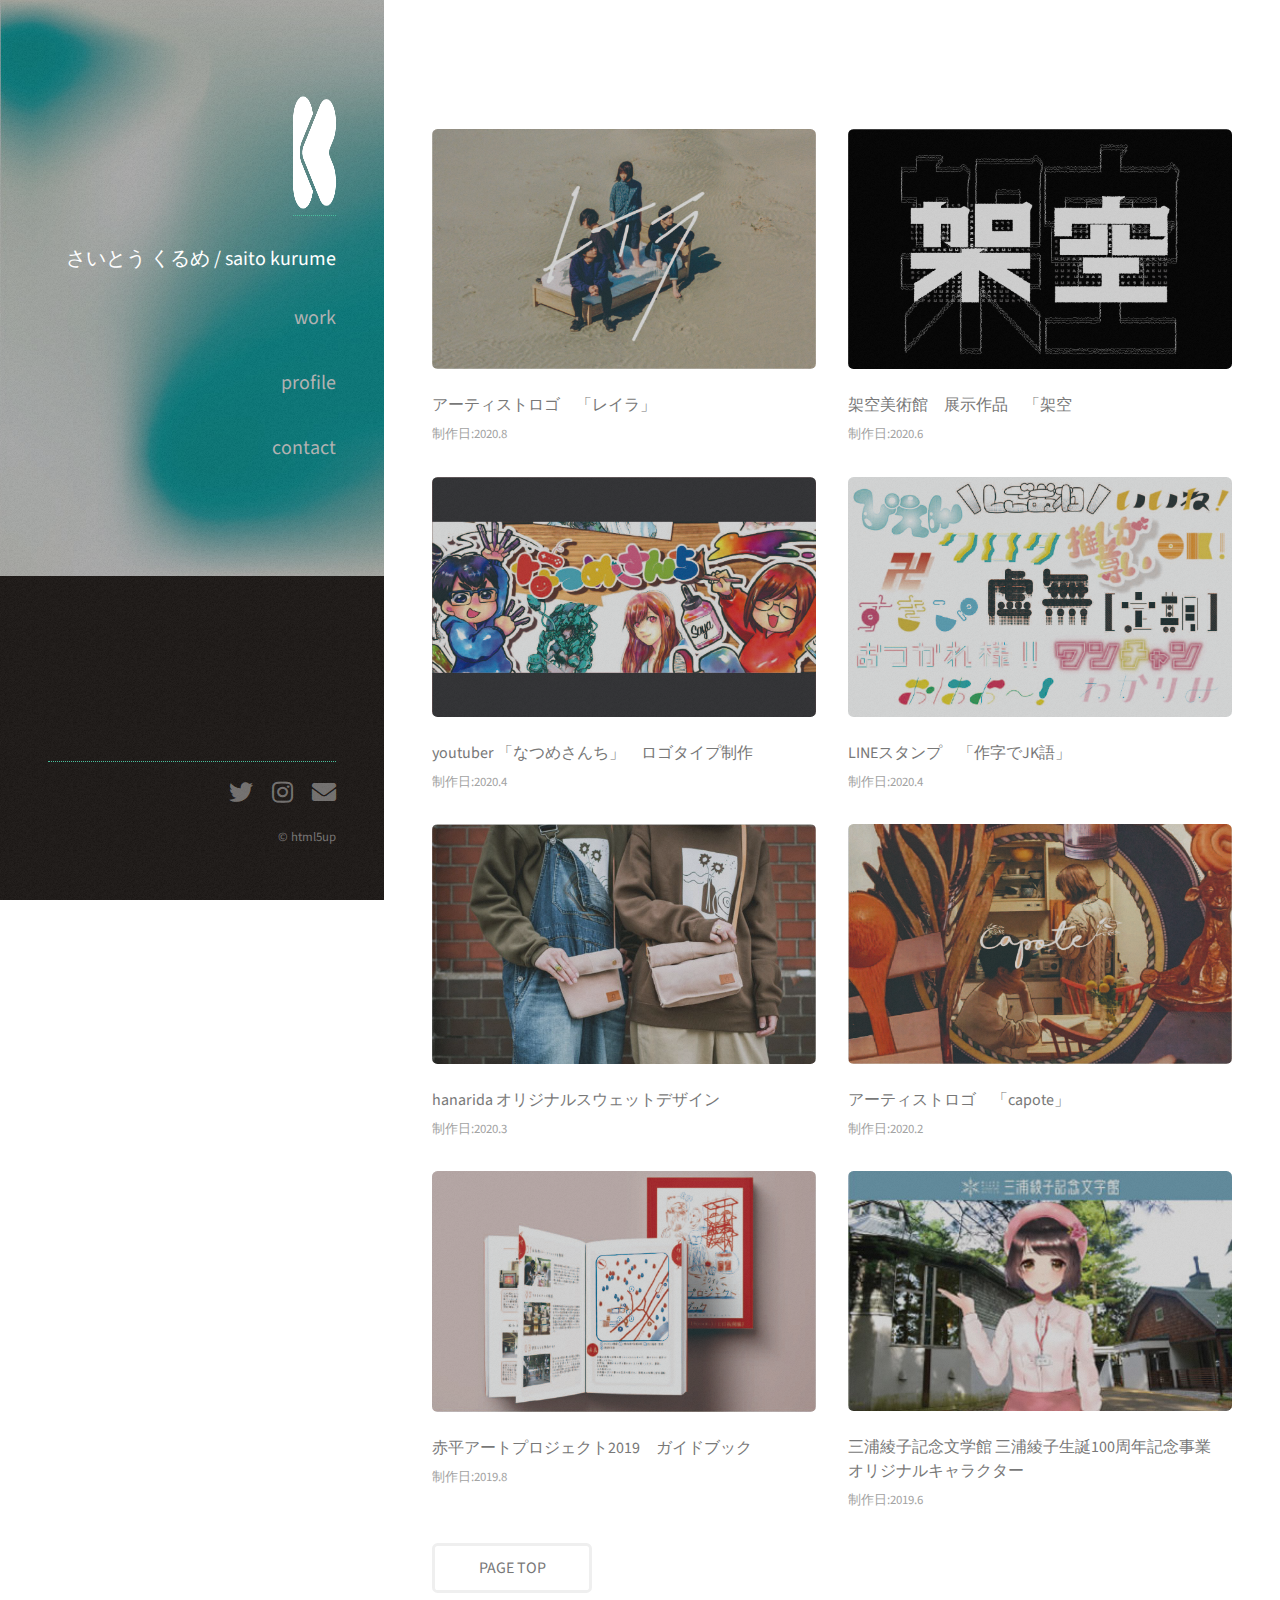
==== index.html @ 514a8a4c "Add files via upload" ====
<!DOCTYPE HTML>
<!--
	Strata by HTML5 UP
	html5up.net | @ajlkn
	Free for personal and commercial use under the CCA 3.0 license (html5up.net/license)
-->
<html>
	<head>
		<title>SAITO KURUME's WORKS</title>
		<meta charset="utf-8" />
		<meta name="viewport" content="width=device-width, initial-scale=1, user-scalable=no" />
		<link rel="stylesheet" href="assets/css/main.css" />
        <link rel="icon" href="/path/favicon.ico">
	</head>
	<body class="is-preload">

		<!-- Header -->
			<header id="header">
				<div class="inner">
					<a href="index.html" ><img src="images/logow.png"alt="" width="15%" height="17%"a alt="" /></a><p></p>
					<h1><strong>さいとう くるめ / saito kurume</strong></h1>
                    <p></p>
                     <h1><a href="index.html"><p>work</p></h1>
                     <h1><a href="profile.html"><p>profile</p></h1>
                    <h1><a href="https://form.run/@contactsaitokurume"><p>contact</p></h1>
                    
				</div>
			</header>

		<!-- Main -->
			<div id="main">

				<!-- One -->
					
						<ul class="actions">
							<li></a></li>
						</ul>
					
						<div class="row">
							<article class="col-6 col-12-xsmall work-item">
								<a href="images/fulls/reira.jpg" class="image fit thumb"><img src="images/thumbs/reira.jpg" alt="" /></a>
								<h3>アーティストロゴ　「レイラ」</h3>
								<p>制作日:2020.8</p>
							</article>
							<article class="col-6 col-12-xsmall work-item">
								<a href="images/fulls/kaku.jpg" class="image fit thumb"><img src="images/thumbs/kaku.jpg" alt="" /></a>
								<h3>架空美術館　展示作品　「架空</h3>
								<p>制作日:2020.6</p>
							</article>
							<article class="col-6 col-12-xsmall work-item">
								<a href="images/fulls/natume.jpg" class="image fit thumb"><img src="images/thumbs/natume.jpg" alt="" /></a>
								<h3>youtuber 「なつめさんち」　ロゴタイプ制作</h3>
								<p>制作日:2020.4</p>
							</article>
							<article class="col-6 col-12-xsmall work-item">
								<a href="images/fulls/line.jpg" class="image fit thumb"><img src="images/thumbs/line.jpg" alt="" /></a>
								<h3>LINEスタンプ　「作字でJK語」</h3>
								<p>制作日:2020.4</p>
							</article>
							<article class="col-6 col-12-xsmall work-item">
								<a href="images/fulls/hanarida.jpg" class="image fit thumb"><img src="images/thumbs/hanarida.jpg" alt="" /></a>
								<h3>hanarida オリジナルスウェットデザイン</h3>
								<p>制作日:2020.3</p>
							</article>
							<article class="col-6 col-12-xsmall work-item">
								<a href="images/fulls/capote.jpg" class="image fit thumb"><img src="images/thumbs/capote.jpg" alt="" /></a>
								<h3>アーティストロゴ　「capote」</h3>
								<p>制作日:2020.2</p>
							</article>
                            <article class="col-6 col-12-xsmall work-item">
								<a href="images/fulls/akabira.jpg" class="image fit thumb"><img src="images/thumbs/akabira.jpg" alt="" /></a>
								<h3>赤平アートプロジェクト2019　ガイドブック</h3>
								<p>制作日:2019.8</p>
							</article>
                            <article class="col-6 col-12-xsmall work-item">
								<a href="images/fulls/rei.jpg" class="image fit thumb"><img src="images/thumbs/rei.jpg" alt="" /></a>
								<h3>三浦綾子記念文学館 三浦綾子生誕100周年記念事業　オリジナルキャラクター</h3>
								<p>制作日:2019.6</p>
							</article>
						</div>
					<ul class="actions">
							<li><a href="#" class="button">PAGE TOP</a></li>
						</ul>
                
					</section>

				<!-- Three -->
				<!--	<section id="three">
						<h2>Get In Touch</h2>
						<p>Accumsan pellentesque commodo blandit enim arcu non at amet id arcu magna. Accumsan orci faucibus id eu lorem semper nunc nisi lorem vulputate lorem neque lorem ipsum dolor.</p>
						<div class="row">
							<div class="col-8 col-12-small">
								<form method="post" action="#">
									<div class="row gtr-uniform gtr-50">
										<div class="col-6 col-12-xsmall"><input type="text" name="name" id="name" placeholder="Name" /></div>
										<div class="col-6 col-12-xsmall"><input type="email" name="email" id="email" placeholder="Email" /></div>
										<div class="col-12"><textarea name="message" id="message" placeholder="Message" rows="4"></textarea></div>
									</div>
								</form>
								<ul class="actions">
									<li><input type="submit" value="Send Message" /></li>
								</ul>
							</div>
							<div class="col-4 col-12-small">
								<ul class="labeled-icons">
									<li>
										<h3 class="icon solid fa-home"><span class="label">Address</span></h3>
										1234 Somewhere Rd.<br />
										Nashville, TN 00000<br />
										United States
									</li>
									<li>
										<h3 class="icon solid fa-mobile-alt"><span class="label">Phone</span></h3>
										000-000-0000
									</li>
									<li>
										<h3 class="icon solid fa-envelope"><span class="label">Email</span></h3>
										<a href="#">hello@untitled.tld</a>
									</li>
								</ul>
							</div>
						</div>
					</section>-->

				<!-- Four -->
				<!--
					<section id="four">
						<h2>Elements</h2>

						<section>
							<h4>Text</h4>
							<p>This is <b>bold</b> and this is <strong>strong</strong>. This is <i>italic</i> and this is <em>emphasized</em>.
							This is <sup>superscript</sup> text and this is <sub>subscript</sub> text.
							This is <u>underlined</u> and this is code: <code>for (;;) { ... }</code>. Finally, <a href="#">this is a link</a>.</p>
							<hr />
							<header>
								<h4>Heading with a Subtitle</h4>
								<p>Lorem ipsum dolor sit amet nullam id egestas urna aliquam</p>
							</header>
							<p>Nunc lacinia ante nunc ac lobortis. Interdum adipiscing gravida odio porttitor sem non mi integer non faucibus ornare mi ut ante amet placerat aliquet. Volutpat eu sed ante lacinia sapien lorem accumsan varius montes viverra nibh in adipiscing blandit tempus accumsan.</p>
							<header>
								<h5>Heading with a Subtitle</h5>
								<p>Lorem ipsum dolor sit amet nullam id egestas urna aliquam</p>
							</header>
							<p>Nunc lacinia ante nunc ac lobortis. Interdum adipiscing gravida odio porttitor sem non mi integer non faucibus ornare mi ut ante amet placerat aliquet. Volutpat eu sed ante lacinia sapien lorem accumsan varius montes viverra nibh in adipiscing blandit tempus accumsan.</p>
							<hr />
							<h2>Heading Level 2</h2>
							<h3>Heading Level 3</h3>
							<h4>Heading Level 4</h4>
							<h5>Heading Level 5</h5>
							<h6>Heading Level 6</h6>
							<hr />
							<h5>Blockquote</h5>
							<blockquote>Fringilla nisl. Donec accumsan interdum nisi, quis tincidunt felis sagittis eget tempus euismod. Vestibulum ante ipsum primis in faucibus vestibulum. Blandit adipiscing eu felis iaculis volutpat ac adipiscing accumsan faucibus. Vestibulum ante ipsum primis in faucibus lorem ipsum dolor sit amet nullam adipiscing eu felis.</blockquote>
							<h5>Preformatted</h5>
							<pre><code>i = 0;

while (!deck.isInOrder()) {
print 'Iteration ' + i;
deck.shuffle();
i++;
}

print 'It took ' + i + ' iterations to sort the deck.';</code></pre>
						</section>

						<section>
							<h4>Lists</h4>
							<div class="row">
								<div class="col-6 col-12-xsmall">
									<h5>Unordered</h5>
									<ul>
										<li>Dolor pulvinar etiam magna etiam.</li>
										<li>Sagittis adipiscing lorem eleifend.</li>
										<li>Felis enim feugiat dolore viverra.</li>
									</ul>
									<h5>Alternate</h5>
									<ul class="alt">
										<li>Dolor pulvinar etiam magna etiam.</li>
										<li>Sagittis adipiscing lorem eleifend.</li>
										<li>Felis enim feugiat dolore viverra.</li>
									</ul>
								</div>
								<div class="col-6 col-12-xsmall">
									<h5>Ordered</h5>
									<ol>
										<li>Dolor pulvinar etiam magna etiam.</li>
										<li>Etiam vel felis at lorem sed viverra.</li>
										<li>Felis enim feugiat dolore viverra.</li>
										<li>Dolor pulvinar etiam magna etiam.</li>
										<li>Etiam vel felis at lorem sed viverra.</li>
										<li>Felis enim feugiat dolore viverra.</li>
									</ol>
									<h5>Icons</h5>
									<ul class="icons">
										<li><a href="#" class="icon brands fa-twitter"><span class="label">Twitter</span></a></li>
										<li><a href="#" class="icon brands fa-facebook-f"><span class="label">Facebook</span></a></li>
										<li><a href="#" class="icon brands fa-instagram"><span class="label">Instagram</span></a></li>
										<li><a href="#" class="icon brands fa-github"><span class="label">Github</span></a></li>
										<li><a href="#" class="icon brands fa-dribbble"><span class="label">Dribbble</span></a></li>
										<li><a href="#" class="icon brands fa-tumblr"><span class="label">Tumblr</span></a></li>
									</ul>
								</div>
							</div>
							<h5>Actions</h5>
							<ul class="actions">
								<li><a href="#" class="button primary">Default</a></li>
								<li><a href="#" class="button">Default</a></li>
							</ul>
							<ul class="actions small">
								<li><a href="#" class="button primary small">Small</a></li>
								<li><a href="#" class="button small">Small</a></li>
							</ul>
							<div class="row">
								<div class="col-6 col-12-small">
									<ul class="actions stacked">
										<li><a href="#" class="button primary">Default</a></li>
										<li><a href="#" class="button">Default</a></li>
									</ul>
								</div>
								<div class="col-6 col-12-small">
									<ul class="actions stacked">
										<li><a href="#" class="button primary small">Small</a></li>
										<li><a href="#" class="button small">Small</a></li>
									</ul>
								</div>
								<div class="col-6 col-12-small">
									<ul class="actions stacked">
										<li><a href="#" class="button primary fit">Default</a></li>
										<li><a href="#" class="button fit">Default</a></li>
									</ul>
								</div>
								<div class="col-6 col-12-small">
									<ul class="actions stacked">
										<li><a href="#" class="button primary small fit">Small</a></li>
										<li><a href="#" class="button small fit">Small</a></li>
									</ul>
								</div>
							</div>
						</section>

						<section>
							<h4>Table</h4>
							<h5>Default</h5>
							<div class="table-wrapper">
								<table>
									<thead>
										<tr>
											<th>Name</th>
											<th>Description</th>
											<th>Price</th>
										</tr>
									</thead>
									<tbody>
										<tr>
											<td>Item One</td>
											<td>Ante turpis integer aliquet porttitor.</td>
											<td>29.99</td>
										</tr>
										<tr>
											<td>Item Two</td>
											<td>Vis ac commodo adipiscing arcu aliquet.</td>
											<td>19.99</td>
										</tr>
										<tr>
											<td>Item Three</td>
											<td> Morbi faucibus arcu accumsan lorem.</td>
											<td>29.99</td>
										</tr>
										<tr>
											<td>Item Four</td>
											<td>Vitae integer tempus condimentum.</td>
											<td>19.99</td>
										</tr>
										<tr>
											<td>Item Five</td>
											<td>Ante turpis integer aliquet porttitor.</td>
											<td>29.99</td>
										</tr>
									</tbody>
									<tfoot>
										<tr>
											<td colspan="2"></td>
											<td>100.00</td>
										</tr>
									</tfoot>
								</table>
							</div>

							<h5>Alternate</h5>
							<div class="table-wrapper">
								<table class="alt">
									<thead>
										<tr>
											<th>Name</th>
											<th>Description</th>
											<th>Price</th>
										</tr>
									</thead>
									<tbody>
										<tr>
											<td>Item One</td>
											<td>Ante turpis integer aliquet porttitor.</td>
											<td>29.99</td>
										</tr>
										<tr>
											<td>Item Two</td>
											<td>Vis ac commodo adipiscing arcu aliquet.</td>
											<td>19.99</td>
										</tr>
										<tr>
											<td>Item Three</td>
											<td> Morbi faucibus arcu accumsan lorem.</td>
											<td>29.99</td>
										</tr>
										<tr>
											<td>Item Four</td>
											<td>Vitae integer tempus condimentum.</td>
											<td>19.99</td>
										</tr>
										<tr>
											<td>Item Five</td>
											<td>Ante turpis integer aliquet porttitor.</td>
											<td>29.99</td>
										</tr>
									</tbody>
									<tfoot>
										<tr>
											<td colspan="2"></td>
											<td>100.00</td>
										</tr>
									</tfoot>
								</table>
							</div>
						</section>

						<section>
							<h4>Buttons</h4>
							<ul class="actions">
								<li><a href="#" class="button primary">Primary</a></li>
								<li><a href="#" class="button">Default</a></li>
							</ul>
							<ul class="actions">
								<li><a href="#" class="button large">Large</a></li>
								<li><a href="#" class="button">Default</a></li>
								<li><a href="#" class="button small">Small</a></li>
							</ul>
							<ul class="actions fit">
								<li><a href="#" class="button primary fit">Fit</a></li>
								<li><a href="#" class="button fit">Fit</a></li>
							</ul>
							<ul class="actions fit small">
								<li><a href="#" class="button primary fit small">Fit + Small</a></li>
								<li><a href="#" class="button fit small">Fit + Small</a></li>
							</ul>
							<ul class="actions">
								<li><a href="#" class="button primary icon solid fa-download">Icon</a></li>
								<li><a href="#" class="button icon solid fa-download">Icon</a></li>
							</ul>
							<ul class="actions">
								<li><span class="button primary disabled">Primary</span></li>
								<li><span class="button disabled">Default</span></li>
							</ul>
						</section>

						<section>
							<h4>Form</h4>
							<form method="post" action="#">
								<div class="row gtr-uniform gtr-50">
									<div class="col-6 col-12-xsmall">
										<input type="text" name="demo-name" id="demo-name" value="" placeholder="Name" />
									</div>
									<div class="col-6 col-12-xsmall">
										<input type="email" name="demo-email" id="demo-email" value="" placeholder="Email" />
									</div>
									<div class="col-12">
										<select name="demo-category" id="demo-category">
											<option value="">- Category -</option>
											<option value="1">Manufacturing</option>
											<option value="1">Shipping</option>
											<option value="1">Administration</option>
											<option value="1">Human Resources</option>
										</select>
									</div>
									<div class="col-4 col-12-small">
										<input type="radio" id="demo-priority-low" name="demo-priority" checked>
										<label for="demo-priority-low">Low Priority</label>
									</div>
									<div class="col-4 col-12-small">
										<input type="radio" id="demo-priority-normal" name="demo-priority">
										<label for="demo-priority-normal">Normal Priority</label>
									</div>
									<div class="col-4 col-12-small">
										<input type="radio" id="demo-priority-high" name="demo-priority">
										<label for="demo-priority-high">High Priority</label>
									</div>
									<div class="col-6 col-12-small">
										<input type="checkbox" id="demo-copy" name="demo-copy">
										<label for="demo-copy">Email me a copy of this message</label>
									</div>
									<div class="col-6 col-12-small">
										<input type="checkbox" id="demo-human" name="demo-human" checked>
										<label for="demo-human">I am a human and not a robot</label>
									</div>
									<div class="col-12">
										<textarea name="demo-message" id="demo-message" placeholder="Enter your message" rows="6"></textarea>
									</div>
									<div class="col-12">
										<ul class="actions">
											<li><input type="submit" value="Send Message" class="primary" /></li>
											<li><input type="reset" value="Reset" /></li>
										</ul>
									</div>
								</div>
							</form>
						</section>

						<section>
							<h4>Image</h4>
							<h5>Fit</h5>
							<div class="box alt">
								<div class="row gtr-50 gtr-uniform">
									<div class="col-12"><span class="image fit"><img src="images/fulls/05.jpg" alt="" /></span></div>
									<div class="col-4"><span class="image fit"><img src="images/thumbs/01.jpg" alt="" /></span></div>
									<div class="col-4"><span class="image fit"><img src="images/thumbs/02.jpg" alt="" /></span></div>
									<div class="col-4"><span class="image fit"><img src="images/thumbs/03.jpg" alt="" /></span></div>
									<div class="col-4"><span class="image fit"><img src="images/thumbs/04.jpg" alt="" /></span></div>
									<div class="col-4"><span class="image fit"><img src="images/thumbs/05.jpg" alt="" /></span></div>
									<div class="col-4"><span class="image fit"><img src="images/thumbs/06.jpg" alt="" /></span></div>
									<div class="col-4"><span class="image fit"><img src="images/thumbs/03.jpg" alt="" /></span></div>
									<div class="col-4"><span class="image fit"><img src="images/thumbs/02.jpg" alt="" /></span></div>
									<div class="col-4"><span class="image fit"><img src="images/thumbs/01.jpg" alt="" /></span></div>
								</div>
							</div>
							<h5>Left &amp; Right</h5>
							<p><span class="image left"><img src="images/avatar.jpg" alt="" /></span>Fringilla nisl. Donec accumsan interdum nisi, quis tincidunt felis sagittis eget. tempus euismod. Vestibulum ante ipsum primis in faucibus vestibulum. Blandit adipiscing eu felis iaculis volutpat ac adipiscing accumsan eu faucibus. Integer ac pellentesque praesent tincidunt felis sagittis eget. tempus euismod. Vestibulum ante ipsum primis in faucibus vestibulum. Blandit adipiscing eu felis iaculis volutpat ac adipiscing accumsan eu faucibus. Integer ac pellentesque praesent. Donec accumsan interdum nisi, quis tincidunt felis sagittis eget. tempus euismod. Vestibulum ante ipsum primis in faucibus vestibulum. Blandit adipiscing eu felis iaculis volutpat ac adipiscing accumsan eu faucibus. Integer ac pellentesque praesent tincidunt felis sagittis eget. tempus euismod. Vestibulum ante ipsum primis in faucibus vestibulum. Blandit adipiscing eu felis iaculis volutpat ac adipiscing accumsan eu faucibus. Integer ac pellentesque praesent.</p>
							<p><span class="image right"><img src="images/avatar.jpg" alt="" /></span>Fringilla nisl. Donec accumsan interdum nisi, quis tincidunt felis sagittis eget. tempus euismod. Vestibulum ante ipsum primis in faucibus vestibulum. Blandit adipiscing eu felis iaculis volutpat ac adipiscing accumsan eu faucibus. Integer ac pellentesque praesent tincidunt felis sagittis eget. tempus euismod. Vestibulum ante ipsum primis in faucibus vestibulum. Blandit adipiscing eu felis iaculis volutpat ac adipiscing accumsan eu faucibus. Integer ac pellentesque praesent. Donec accumsan interdum nisi, quis tincidunt felis sagittis eget. tempus euismod. Vestibulum ante ipsum primis in faucibus vestibulum. Blandit adipiscing eu felis iaculis volutpat ac adipiscing accumsan eu faucibus. Integer ac pellentesque praesent tincidunt felis sagittis eget. tempus euismod. Vestibulum ante ipsum primis in faucibus vestibulum. Blandit adipiscing eu felis iaculis volutpat ac adipiscing accumsan eu faucibus. Integer ac pellentesque praesent.</p>
						</section>

					</section>
				-->

			</div>

		<!-- Footer -->
			<footer id="footer">
				<div class="inner">
					<ul class="icons">
						<li><a href="https://twitter.com/kurume_saito" class="icon brands fa-twitter"><span class="label">Twitter</span></a></li>
                        <li><a href="https://www.instagram.com/kurume_saito/"target="_blank" rel="noopener noreferrer" class="icon brands fa-instagram"><span class="label">Instagram</span></a></li>
						<li><a href="#" class="icon solid fa-envelope"><span class="label">Email</span></a></li>
					</ul>
					<ul class="copyright">
						<li>&copy; html5up</li><li>
					</ul>
				</div>
			</footer>

		<!-- Scripts -->
			<script src="assets/js/jquery.min.js"></script>
			<script src="assets/js/jquery.poptrox.min.js"></script>
			<script src="assets/js/browser.min.js"></script>
			<script src="assets/js/breakpoints.min.js"></script>
			<script src="assets/js/util.js"></script>
			<script src="assets/js/main.js"></script>

	</body>
</html>
---- assets/css/main.css ----
@import url("fontawesome-all.min.css");
@import url("https://fonts.googleapis.com/css?family=Source+Sans+Pro:400,400italic");

/*
	Strata by HTML5 UP
	html5up.net | @ajlkn
	Free for personal and commercial use under the CCA 3.0 license (html5up.net/license)
*/

html, body, div, span, applet, object,
iframe, h1, h2, h3, h4, h5, h6, p, blockquote,
pre, a, abbr, acronym, address, big, cite,
code, del, dfn, em, img, ins, kbd, q, s, samp,
small, strike, strong, sub, sup, tt, var, b,
u, i, center, dl, dt, dd, ol, ul, li, fieldset,
form, label, legend, table, caption, tbody,
tfoot, thead, tr, th, td, article, aside,
canvas, details, embed, figure, figcaption,
footer, header, hgroup, menu, nav, output, ruby,
section, summary, time, mark, audio, video {
	margin: 0;
	padding: 0;
	border: 0;
	font-size: 100%;
	font: inherit;
	vertical-align: baseline;}

article, aside, details, figcaption, figure,
footer, header, hgroup, menu, nav, section {
	display: block;}

body {
	line-height: 1;
}

ol, ul {
	list-style: none;
}

blockquote, q {
	quotes: none;
}

	blockquote:before, blockquote:after, q:before, q:after {
		content: '';
		content: none;
	}

table {
	border-collapse: collapse;
	border-spacing: 0;
}

body {
	-webkit-text-size-adjust: none;
}

mark {
	background-color: transparent;
	color: inherit;
}

input::-moz-focus-inner {
	border: 0;
	padding: 0;
}

input, select, textarea {
	-moz-appearance: none;
	-webkit-appearance: none;
	-ms-appearance: none;
	appearance: none;
}

/* Basic */

	html {
		box-sizing: border-box;
	}

	*, *:before, *:after {
		box-sizing: inherit;
	}

	body {
		background: #fff;
	}

		body.is-preload *, body.is-preload *:before, body.is-preload *:after {
			-moz-animation: none !important;
			-webkit-animation: none !important;
			-ms-animation: none !important;
			animation: none !important;
			-moz-transition: none !important;
			-webkit-transition: none !important;
			-ms-transition: none !important;
			transition: none !important;
		}

	body, input, select, textarea {
		color: #a2a2a2;
		font-family: "Source Sans Pro", Helvetica, sans-serif;
		font-size: 16pt;
		font-weight: 400;
		line-height: 1.75em;
	}

	a {
		-moz-transition: color 0.2s ease-in-out, border-color 0.2s ease-in-out;
		-webkit-transition: color 0.2s ease-in-out, border-color 0.2s ease-in-out;
		-ms-transition: color 0.2s ease-in-out, border-color 0.2s ease-in-out;
		transition: color 0.2s ease-in-out, border-color 0.2s ease-in-out;
		border-bottom: dotted 1px;
		color: #49bf9d;
		text-decoration: none;
	}

		a:hover {
			border-bottom-color: transparent;
			color: #49bf9d !important;
			text-decoration: none;
		}

	strong, b {
		color: #787878;
		font-weight: 400;
	}

	em, i {
		font-style: italic;
	}

	p {
		margin: 0 0 2em 0;
	}

	h1, h2, h3, h4, h5, h6 {
		color: #787878;
		font-weight: 400;
		line-height: 1em;
		margin: 0 0 1em 0;
	}

		h1 a, h2 a, h3 a, h4 a, h5 a, h6 a {
			color: inherit;
			text-decoration: none;
		}

	h1 {
		font-size: 2em;
		line-height: 1.5em;
	}

	h2 {
		font-size: 1.5em;
		line-height: 1.5em;
	}

	h3 {
		font-size: 1.25em;
		line-height: 1.5em;
	}

	h4 {
		font-size: 1.1em;
		line-height: 1.5em;
	}

	h5 {
		font-size: 0.9em;
		line-height: 1.5em;
	}

	h6 {
		font-size: 0.7em;
		line-height: 1.5em;
	}

	sub {
		font-size: 0.8em;
		position: relative;
		top: 0.5em;
	}

	sup {
		font-size: 0.8em;
		position: relative;
		top: -0.5em;
	}

	hr {
		border: 0;
		border-bottom: solid 2px #efefef;
		margin: 2em 0;
	}

		hr.major {
			margin: 3em 0;
		}

	blockquote {
		border-left: solid 6px #efefef;
		font-style: italic;
		margin: 0 0 2em 0;
		padding: 0.5em 0 0.5em 1.5em;
	}

	code {
		background: #f7f7f7;
		border-radius: 0.35em;
		border: solid 2px #efefef;
		font-family: "Courier New", monospace;
		font-size: 0.9em;
		margin: 0 0.25em;
		padding: 0.25em 0.65em;
	}

	pre {
		-webkit-overflow-scrolling: touch;
		font-family: "Courier New", monospace;
		font-size: 0.9em;
		margin: 0 0 2em 0;
	}

		pre code {
			display: block;
			line-height: 1.75em;
			padding: 1em 1.5em;
			overflow-x: auto;
		}

	.align-left {
		text-align: left;
	}

	.align-center {
		text-align: center;
	}

	.align-right {
		text-align: right;
	}

/* Container */

	.container {
		margin: 0 auto;
		max-width: calc(100% - 4em);
		width: 100%;
	}

		.container.xsmall {
			width: 25%;
		}

		.container.small {
			width: 50%;
		}

		.container.medium {
			width: 75%;
		}

		.container.large {
			width: 125%;
		}

		.container.xlarge {
			width: 150%;
		}

		.container.max {
			width: 100%;
		}

		@media screen and (max-width: 980px) {

			.container {
				width: 100% !important;
				max-width: 100% !important;
			}

		}

		@media screen and (max-width: 480px) {

			.container {
				max-width: calc(100% - 3em);
			}

		}

/* Row */

	.row {
		display: flex;
		flex-wrap: wrap;
		box-sizing: border-box;
		align-items: stretch;
	}

		.row > * {
			box-sizing: border-box;
		}

		.row.gtr-uniform > * > :last-child {
			margin-bottom: 0;
		}

		.row.aln-left {
			justify-content: flex-start;
		}

		.row.aln-center {
			justify-content: center;
		}

		.row.aln-right {
			justify-content: flex-end;
		}

		.row.aln-top {
			align-items: flex-start;
		}

		.row.aln-middle {
			align-items: center;
		}

		.row.aln-bottom {
			align-items: flex-end;
		}

		.row > .imp {
			order: -1;
		}

		.row > .col-1 {
			width: 8.33333%;
		}

		.row > .off-1 {
			margin-left: 8.33333%;
		}

		.row > .col-2 {
			width: 16.66667%;
		}

		.row > .off-2 {
			margin-left: 16.66667%;
		}

		.row > .col-3 {
			width: 25%;
		}

		.row > .off-3 {
			margin-left: 25%;
		}

		.row > .col-4 {
			width: 33.33333%;
		}

		.row > .off-4 {
			margin-left: 33.33333%;
		}

		.row > .col-5 {
			width: 41.66667%;
		}

		.row > .off-5 {
			margin-left: 41.66667%;
		}

		.row > .col-6 {
			width: 50%;
		}

		.row > .off-6 {
			margin-left: 50%;
		}

		.row > .col-7 {
			width: 58.33333%;
		}

		.row > .off-7 {
			margin-left: 58.33333%;
		}

		.row > .col-8 {
			width: 66.66667%;
		}

		.row > .off-8 {
			margin-left: 66.66667%;
		}

		.row > .col-9 {
			width: 75%;
		}

		.row > .off-9 {
			margin-left: 75%;
		}

		.row > .col-10 {
			width: 83.33333%;
		}

		.row > .off-10 {
			margin-left: 83.33333%;
		}

		.row > .col-11 {
			width: 91.66667%;
		}

		.row > .off-11 {
			margin-left: 91.66667%;
		}

		.row > .col-12 {
			width: 100%;
		}

		.row > .off-12 {
			margin-left: 100%;
		}

		.row.gtr-0 {
			margin-top: 0;
			margin-left: 0em;
		}

			.row.gtr-0 > * {
				padding: 0 0 0 0em;
			}

			.row.gtr-0.gtr-uniform {
				margin-top: 0em;
			}

				.row.gtr-0.gtr-uniform > * {
					padding-top: 0em;
				}

		.row.gtr-25 {
			margin-top: 0;
			margin-left: -0.625em;
		}

			.row.gtr-25 > * {
				padding: 0 0 0 0.625em;
			}

			.row.gtr-25.gtr-uniform {
				margin-top: -0.625em;
			}

				.row.gtr-25.gtr-uniform > * {
					padding-top: 0.625em;
				}

		.row.gtr-50 {
			margin-top: 0;
			margin-left: -1.25em;
		}

			.row.gtr-50 > * {
				padding: 0 0 0 1.25em;
			}

			.row.gtr-50.gtr-uniform {
				margin-top: -1.25em;
			}

				.row.gtr-50.gtr-uniform > * {
					padding-top: 1.25em;
				}

		.row {
			margin-top: 0;
			margin-left: -2.5em;
		}

			.row > * {
				padding: 0 0 0 2.5em;
			}

			.row.gtr-uniform {
				margin-top: -2.5em;
			}

				.row.gtr-uniform > * {
					padding-top: 2.5em;
				}

		.row.gtr-150 {
			margin-top: 0;
			margin-left: -3.75em;
		}

			.row.gtr-150 > * {
				padding: 0 0 0 3.75em;
			}

			.row.gtr-150.gtr-uniform {
				margin-top: -3.75em;
			}

				.row.gtr-150.gtr-uniform > * {
					padding-top: 3.75em;
				}

		.row.gtr-200 {
			margin-top: 0;
			margin-left: -5em;
		}

			.row.gtr-200 > * {
				padding: 0 0 0 5em;
			}

			.row.gtr-200.gtr-uniform {
				margin-top: -5em;
			}

				.row.gtr-200.gtr-uniform > * {
					padding-top: 5em;
				}

		@media screen and (max-width: 1800px) {

			.row {
				display: flex;
				flex-wrap: wrap;
				box-sizing: border-box;
				align-items: stretch;
			}

				.row > * {
					box-sizing: border-box;
				}

				.row.gtr-uniform > * > :last-child {
					margin-bottom: 0;
				}

				.row.aln-left {
					justify-content: flex-start;
				}

				.row.aln-center {
					justify-content: center;
				}

				.row.aln-right {
					justify-content: flex-end;
				}

				.row.aln-top {
					align-items: flex-start;
				}

				.row.aln-middle {
					align-items: center;
				}

				.row.aln-bottom {
					align-items: flex-end;
				}

				.row > .imp-xlarge {
					order: -1;
				}

				.row > .col-1-xlarge {
					width: 8.33333%;
				}

				.row > .off-1-xlarge {
					margin-left: 8.33333%;
				}

				.row > .col-2-xlarge {
					width: 16.66667%;
				}

				.row > .off-2-xlarge {
					margin-left: 16.66667%;
				}

				.row > .col-3-xlarge {
					width: 25%;
				}

				.row > .off-3-xlarge {
					margin-left: 25%;
				}

				.row > .col-4-xlarge {
					width: 33.33333%;
				}

				.row > .off-4-xlarge {
					margin-left: 33.33333%;
				}

				.row > .col-5-xlarge {
					width: 41.66667%;
				}

				.row > .off-5-xlarge {
					margin-left: 41.66667%;
				}

				.row > .col-6-xlarge {
					width: 50%;
				}

				.row > .off-6-xlarge {
					margin-left: 50%;
				}

				.row > .col-7-xlarge {
					width: 58.33333%;
				}

				.row > .off-7-xlarge {
					margin-left: 58.33333%;
				}

				.row > .col-8-xlarge {
					width: 66.66667%;
				}

				.row > .off-8-xlarge {
					margin-left: 66.66667%;
				}

				.row > .col-9-xlarge {
					width: 75%;
				}

				.row > .off-9-xlarge {
					margin-left: 75%;
				}

				.row > .col-10-xlarge {
					width: 83.33333%;
				}

				.row > .off-10-xlarge {
					margin-left: 83.33333%;
				}

				.row > .col-11-xlarge {
					width: 91.66667%;
				}

				.row > .off-11-xlarge {
					margin-left: 91.66667%;
				}

				.row > .col-12-xlarge {
					width: 100%;
				}

				.row > .off-12-xlarge {
					margin-left: 100%;
				}

				.row.gtr-0 {
					margin-top: 0;
					margin-left: 0em;
				}

					.row.gtr-0 > * {
						padding: 0 0 0 0em;
					}

					.row.gtr-0.gtr-uniform {
						margin-top: 0em;
					}

						.row.gtr-0.gtr-uniform > * {
							padding-top: 0em;
						}

				.row.gtr-25 {
					margin-top: 0;
					margin-left: -0.625em;
				}

					.row.gtr-25 > * {
						padding: 0 0 0 0.625em;
					}

					.row.gtr-25.gtr-uniform {
						margin-top: -0.625em;
					}

						.row.gtr-25.gtr-uniform > * {
							padding-top: 0.625em;
						}

				.row.gtr-50 {
					margin-top: 0;
					margin-left: -1.25em;
				}

					.row.gtr-50 > * {
						padding: 0 0 0 1.25em;
					}

					.row.gtr-50.gtr-uniform {
						margin-top: -1.25em;
					}

						.row.gtr-50.gtr-uniform > * {
							padding-top: 1.25em;
						}

				.row {
					margin-top: 0;
					margin-left: -2.5em;
				}

					.row > * {
						padding: 0 0 0 2.5em;
					}

					.row.gtr-uniform {
						margin-top: -2.5em;
					}

						.row.gtr-uniform > * {
							padding-top: 2.5em;
						}

				.row.gtr-150 {
					margin-top: 0;
					margin-left: -3.75em;
				}

					.row.gtr-150 > * {
						padding: 0 0 0 3.75em;
					}

					.row.gtr-150.gtr-uniform {
						margin-top: -3.75em;
					}

						.row.gtr-150.gtr-uniform > * {
							padding-top: 3.75em;
						}

				.row.gtr-200 {
					margin-top: 0;
					margin-left: -5em;
				}

					.row.gtr-200 > * {
						padding: 0 0 0 5em;
					}

					.row.gtr-200.gtr-uniform {
						margin-top: -5em;
					}

						.row.gtr-200.gtr-uniform > * {
							padding-top: 5em;
						}

		}

		@media screen and (max-width: 1280px) {

			.row {
				display: flex;
				flex-wrap: wrap;
				box-sizing: border-box;
				align-items: stretch;
			}

				.row > * {
					box-sizing: border-box;
				}

				.row.gtr-uniform > * > :last-child {
					margin-bottom: 0;
				}

				.row.aln-left {
					justify-content: flex-start;
				}

				.row.aln-center {
					justify-content: center;
				}

				.row.aln-right {
					justify-content: flex-end;
				}

				.row.aln-top {
					align-items: flex-start;
				}

				.row.aln-middle {
					align-items: center;
				}

				.row.aln-bottom {
					align-items: flex-end;
				}

				.row > .imp-large {
					order: -1;
				}

				.row > .col-1-large {
					width: 8.33333%;
				}

				.row > .off-1-large {
					margin-left: 8.33333%;
				}

				.row > .col-2-large {
					width: 16.66667%;
				}

				.row > .off-2-large {
					margin-left: 16.66667%;
				}

				.row > .col-3-large {
					width: 25%;
				}

				.row > .off-3-large {
					margin-left: 25%;
				}

				.row > .col-4-large {
					width: 33.33333%;
				}

				.row > .off-4-large {
					margin-left: 33.33333%;
				}

				.row > .col-5-large {
					width: 41.66667%;
				}

				.row > .off-5-large {
					margin-left: 41.66667%;
				}

				.row > .col-6-large {
					width: 50%;
				}

				.row > .off-6-large {
					margin-left: 50%;
				}

				.row > .col-7-large {
					width: 58.33333%;
				}

				.row > .off-7-large {
					margin-left: 58.33333%;
				}

				.row > .col-8-large {
					width: 66.66667%;
				}

				.row > .off-8-large {
					margin-left: 66.66667%;
				}

				.row > .col-9-large {
					width: 75%;
				}

				.row > .off-9-large {
					margin-left: 75%;
				}

				.row > .col-10-large {
					width: 83.33333%;
				}

				.row > .off-10-large {
					margin-left: 83.33333%;
				}

				.row > .col-11-large {
					width: 91.66667%;
				}

				.row > .off-11-large {
					margin-left: 91.66667%;
				}

				.row > .col-12-large {
					width: 100%;
				}

				.row > .off-12-large {
					margin-left: 100%;
				}

				.row.gtr-0 {
					margin-top: 0;
					margin-left: 0em;
				}

					.row.gtr-0 > * {
						padding: 0 0 0 0em;
					}

					.row.gtr-0.gtr-uniform {
						margin-top: 0em;
					}

						.row.gtr-0.gtr-uniform > * {
							padding-top: 0em;
						}

				.row.gtr-25 {
					margin-top: 0;
					margin-left: -0.5em;
				}

					.row.gtr-25 > * {
						padding: 0 0 0 0.5em;
					}

					.row.gtr-25.gtr-uniform {
						margin-top: -0.5em;
					}

						.row.gtr-25.gtr-uniform > * {
							padding-top: 0.5em;
						}

				.row.gtr-50 {
					margin-top: 0;
					margin-left: -1em;
				}

					.row.gtr-50 > * {
						padding: 0 0 0 1em;
					}

					.row.gtr-50.gtr-uniform {
						margin-top: -1em;
					}

						.row.gtr-50.gtr-uniform > * {
							padding-top: 1em;
						}

				.row {
					margin-top: 0;
					margin-left: -2em;
				}

					.row > * {
						padding: 0 0 0 2em;
					}

					.row.gtr-uniform {
						margin-top: -2em;
					}

						.row.gtr-uniform > * {
							padding-top: 2em;
						}

				.row.gtr-150 {
					margin-top: 0;
					margin-left: -3em;
				}

					.row.gtr-150 > * {
						padding: 0 0 0 3em;
					}

					.row.gtr-150.gtr-uniform {
						margin-top: -3em;
					}

						.row.gtr-150.gtr-uniform > * {
							padding-top: 3em;
						}

				.row.gtr-200 {
					margin-top: 0;
					margin-left: -4em;
				}

					.row.gtr-200 > * {
						padding: 0 0 0 4em;
					}

					.row.gtr-200.gtr-uniform {
						margin-top: -4em;
					}

						.row.gtr-200.gtr-uniform > * {
							padding-top: 4em;
						}

		}

		@media screen and (max-width: 980px) {

			.row {
				display: flex;
				flex-wrap: wrap;
				box-sizing: border-box;
				align-items: stretch;
			}

				.row > * {
					box-sizing: border-box;
				}

				.row.gtr-uniform > * > :last-child {
					margin-bottom: 0;
				}

				.row.aln-left {
					justify-content: flex-start;
				}

				.row.aln-center {
					justify-content: center;
				}

				.row.aln-right {
					justify-content: flex-end;
				}

				.row.aln-top {
					align-items: flex-start;
				}

				.row.aln-middle {
					align-items: center;
				}

				.row.aln-bottom {
					align-items: flex-end;
				}

				.row > .imp-medium {
					order: -1;
				}

				.row > .col-1-medium {
					width: 8.33333%;
				}

				.row > .off-1-medium {
					margin-left: 8.33333%;
				}

				.row > .col-2-medium {
					width: 16.66667%;
				}

				.row > .off-2-medium {
					margin-left: 16.66667%;
				}

				.row > .col-3-medium {
					width: 25%;
				}

				.row > .off-3-medium {
					margin-left: 25%;
				}

				.row > .col-4-medium {
					width: 33.33333%;
				}

				.row > .off-4-medium {
					margin-left: 33.33333%;
				}

				.row > .col-5-medium {
					width: 41.66667%;
				}

				.row > .off-5-medium {
					margin-left: 41.66667%;
				}

				.row > .col-6-medium {
					width: 50%;
				}

				.row > .off-6-medium {
					margin-left: 50%;
				}

				.row > .col-7-medium {
					width: 58.33333%;
				}

				.row > .off-7-medium {
					margin-left: 58.33333%;
				}

				.row > .col-8-medium {
					width: 66.66667%;
				}

				.row > .off-8-medium {
					margin-left: 66.66667%;
				}

				.row > .col-9-medium {
					width: 75%;
				}

				.row > .off-9-medium {
					margin-left: 75%;
				}

				.row > .col-10-medium {
					width: 83.33333%;
				}

				.row > .off-10-medium {
					margin-left: 83.33333%;
				}

				.row > .col-11-medium {
					width: 91.66667%;
				}

				.row > .off-11-medium {
					margin-left: 91.66667%;
				}

				.row > .col-12-medium {
					width: 100%;
				}

				.row > .off-12-medium {
					margin-left: 100%;
				}

				.row.gtr-0 {
					margin-top: 0;
					margin-left: 0em;
				}

					.row.gtr-0 > * {
						padding: 0 0 0 0em;
					}

					.row.gtr-0.gtr-uniform {
						margin-top: 0em;
					}

						.row.gtr-0.gtr-uniform > * {
							padding-top: 0em;
						}

				.row.gtr-25 {
					margin-top: 0;
					margin-left: -0.5em;
				}

					.row.gtr-25 > * {
						padding: 0 0 0 0.5em;
					}

					.row.gtr-25.gtr-uniform {
						margin-top: -0.5em;
					}

						.row.gtr-25.gtr-uniform > * {
							padding-top: 0.5em;
						}

				.row.gtr-50 {
					margin-top: 0;
					margin-left: -1em;
				}

					.row.gtr-50 > * {
						padding: 0 0 0 1em;
					}

					.row.gtr-50.gtr-uniform {
						margin-top: -1em;
					}

						.row.gtr-50.gtr-uniform > * {
							padding-top: 1em;
						}

				.row {
					margin-top: 0;
					margin-left: -2em;
				}

					.row > * {
						padding: 0 0 0 2em;
					}

					.row.gtr-uniform {
						margin-top: -2em;
					}

						.row.gtr-uniform > * {
							padding-top: 2em;
						}

				.row.gtr-150 {
					margin-top: 0;
					margin-left: -3em;
				}

					.row.gtr-150 > * {
						padding: 0 0 0 3em;
					}

					.row.gtr-150.gtr-uniform {
						margin-top: -3em;
					}

						.row.gtr-150.gtr-uniform > * {
							padding-top: 3em;
						}

				.row.gtr-200 {
					margin-top: 0;
					margin-left: -4em;
				}

					.row.gtr-200 > * {
						padding: 0 0 0 4em;
					}

					.row.gtr-200.gtr-uniform {
						margin-top: -4em;
					}

						.row.gtr-200.gtr-uniform > * {
							padding-top: 4em;
						}

		}

		@media screen and (max-width: 736px) {

			.row {
				display: flex;
				flex-wrap: wrap;
				box-sizing: border-box;
				align-items: stretch;
			}

				.row > * {
					box-sizing: border-box;
				}

				.row.gtr-uniform > * > :last-child {
					margin-bottom: 0;
				}

				.row.aln-left {
					justify-content: flex-start;
				}

				.row.aln-center {
					justify-content: center;
				}

				.row.aln-right {
					justify-content: flex-end;
				}

				.row.aln-top {
					align-items: flex-start;
				}

				.row.aln-middle {
					align-items: center;
				}

				.row.aln-bottom {
					align-items: flex-end;
				}

				.row > .imp-small {
					order: -1;
				}

				.row > .col-1-small {
					width: 8.33333%;
				}

				.row > .off-1-small {
					margin-left: 8.33333%;
				}

				.row > .col-2-small {
					width: 16.66667%;
				}

				.row > .off-2-small {
					margin-left: 16.66667%;
				}

				.row > .col-3-small {
					width: 25%;
				}

				.row > .off-3-small {
					margin-left: 25%;
				}

				.row > .col-4-small {
					width: 33.33333%;
				}

				.row > .off-4-small {
					margin-left: 33.33333%;
				}

				.row > .col-5-small {
					width: 41.66667%;
				}

				.row > .off-5-small {
					margin-left: 41.66667%;
				}

				.row > .col-6-small {
					width: 50%;
				}

				.row > .off-6-small {
					margin-left: 50%;
				}

				.row > .col-7-small {
					width: 58.33333%;
				}

				.row > .off-7-small {
					margin-left: 58.33333%;
				}

				.row > .col-8-small {
					width: 66.66667%;
				}

				.row > .off-8-small {
					margin-left: 66.66667%;
				}

				.row > .col-9-small {
					width: 75%;
				}

				.row > .off-9-small {
					margin-left: 75%;
				}

				.row > .col-10-small {
					width: 83.33333%;
				}

				.row > .off-10-small {
					margin-left: 83.33333%;
				}

				.row > .col-11-small {
					width: 91.66667%;
				}

				.row > .off-11-small {
					margin-left: 91.66667%;
				}

				.row > .col-12-small {
					width: 100%;
				}

				.row > .off-12-small {
					margin-left: 100%;
				}

				.row.gtr-0 {
					margin-top: 0;
					margin-left: 0em;
				}

					.row.gtr-0 > * {
						padding: 0 0 0 0em;
					}

					.row.gtr-0.gtr-uniform {
						margin-top: 0em;
					}

						.row.gtr-0.gtr-uniform > * {
							padding-top: 0em;
						}

				.row.gtr-25 {
					margin-top: 0;
					margin-left: -0.375em;
				}

					.row.gtr-25 > * {
						padding: 0 0 0 0.375em;
					}

					.row.gtr-25.gtr-uniform {
						margin-top: -0.375em;
					}

						.row.gtr-25.gtr-uniform > * {
							padding-top: 0.375em;
						}

				.row.gtr-50 {
					margin-top: 0;
					margin-left: -0.75em;
				}

					.row.gtr-50 > * {
						padding: 0 0 0 0.75em;
					}

					.row.gtr-50.gtr-uniform {
						margin-top: -0.75em;
					}

						.row.gtr-50.gtr-uniform > * {
							padding-top: 0.75em;
						}

				.row {
					margin-top: 0;
					margin-left: -1.5em;
				}

					.row > * {
						padding: 0 0 0 1.5em;
					}

					.row.gtr-uniform {
						margin-top: -1.5em;
					}

						.row.gtr-uniform > * {
							padding-top: 1.5em;
						}

				.row.gtr-150 {
					margin-top: 0;
					margin-left: -2.25em;
				}

					.row.gtr-150 > * {
						padding: 0 0 0 2.25em;
					}

					.row.gtr-150.gtr-uniform {
						margin-top: -2.25em;
					}

						.row.gtr-150.gtr-uniform > * {
							padding-top: 2.25em;
						}

				.row.gtr-200 {
					margin-top: 0;
					margin-left: -3em;
				}

					.row.gtr-200 > * {
						padding: 0 0 0 3em;
					}

					.row.gtr-200.gtr-uniform {
						margin-top: -3em;
					}

						.row.gtr-200.gtr-uniform > * {
							padding-top: 3em;
						}

		}

		@media screen and (max-width: 480px) {

			.row {
				display: flex;
				flex-wrap: wrap;
				box-sizing: border-box;
				align-items: stretch;
			}

				.row > * {
					box-sizing: border-box;
				}

				.row.gtr-uniform > * > :last-child {
					margin-bottom: 0;
				}

				.row.aln-left {
					justify-content: flex-start;
				}

				.row.aln-center {
					justify-content: center;
				}

				.row.aln-right {
					justify-content: flex-end;
				}

				.row.aln-top {
					align-items: flex-start;
				}

				.row.aln-middle {
					align-items: center;
				}

				.row.aln-bottom {
					align-items: flex-end;
				}

				.row > .imp-xsmall {
					order: -1;
				}

				.row > .col-1-xsmall {
					width: 8.33333%;
				}

				.row > .off-1-xsmall {
					margin-left: 8.33333%;
				}

				.row > .col-2-xsmall {
					width: 16.66667%;
				}

				.row > .off-2-xsmall {
					margin-left: 16.66667%;
				}

				.row > .col-3-xsmall {
					width: 25%;
				}

				.row > .off-3-xsmall {
					margin-left: 25%;
				}

				.row > .col-4-xsmall {
					width: 33.33333%;
				}

				.row > .off-4-xsmall {
					margin-left: 33.33333%;
				}

				.row > .col-5-xsmall {
					width: 41.66667%;
				}

				.row > .off-5-xsmall {
					margin-left: 41.66667%;
				}

				.row > .col-6-xsmall {
					width: 50%;
				}

				.row > .off-6-xsmall {
					margin-left: 50%;
				}

				.row > .col-7-xsmall {
					width: 58.33333%;
				}

				.row > .off-7-xsmall {
					margin-left: 58.33333%;
				}

				.row > .col-8-xsmall {
					width: 66.66667%;
				}

				.row > .off-8-xsmall {
					margin-left: 66.66667%;
				}

				.row > .col-9-xsmall {
					width: 75%;
				}

				.row > .off-9-xsmall {
					margin-left: 75%;
				}

				.row > .col-10-xsmall {
					width: 83.33333%;
				}

				.row > .off-10-xsmall {
					margin-left: 83.33333%;
				}

				.row > .col-11-xsmall {
					width: 91.66667%;
				}

				.row > .off-11-xsmall {
					margin-left: 91.66667%;
				}

				.row > .col-12-xsmall {
					width: 100%;
				}

				.row > .off-12-xsmall {
					margin-left: 100%;
				}

				.row.gtr-0 {
					margin-top: 0;
					margin-left: 0em;
				}

					.row.gtr-0 > * {
						padding: 0 0 0 0em;
					}

					.row.gtr-0.gtr-uniform {
						margin-top: 0em;
					}

						.row.gtr-0.gtr-uniform > * {
							padding-top: 0em;
						}

				.row.gtr-25 {
					margin-top: 0;
					margin-left: -0.375em;
				}

					.row.gtr-25 > * {
						padding: 0 0 0 0.375em;
					}

					.row.gtr-25.gtr-uniform {
						margin-top: -0.375em;
					}

						.row.gtr-25.gtr-uniform > * {
							padding-top: 0.375em;
						}

				.row.gtr-50 {
					margin-top: 0;
					margin-left: -0.75em;
				}

					.row.gtr-50 > * {
						padding: 0 0 0 0.75em;
					}

					.row.gtr-50.gtr-uniform {
						margin-top: -0.75em;
					}

						.row.gtr-50.gtr-uniform > * {
							padding-top: 0.75em;
						}

				.row {
					margin-top: 0;
					margin-left: -1.5em;
				}

					.row > * {
						padding: 0 0 0 1.5em;
					}

					.row.gtr-uniform {
						margin-top: -1.5em;
					}

						.row.gtr-uniform > * {
							padding-top: 1.5em;
						}

				.row.gtr-150 {
					margin-top: 0;
					margin-left: -2.25em;
				}

					.row.gtr-150 > * {
						padding: 0 0 0 2.25em;
					}

					.row.gtr-150.gtr-uniform {
						margin-top: -2.25em;
					}

						.row.gtr-150.gtr-uniform > * {
							padding-top: 2.25em;
						}

				.row.gtr-200 {
					margin-top: 0;
					margin-left: -3em;
				}

					.row.gtr-200 > * {
						padding: 0 0 0 3em;
					}

					.row.gtr-200.gtr-uniform {
						margin-top: -3em;
					}

						.row.gtr-200.gtr-uniform > * {
							padding-top: 3em;
						}

		}

/* Section/Article */

	section.special, article.special {
		text-align: center;
	}

	header p {
		color: #b2b2b2;
		position: relative;
		margin: 0 0 1.5em 0;
	}

	header h2 + p {
		font-size: 1.25em;
		margin-top: -1em;
		line-height: 1.5em;
	}

	header h3 + p {
		font-size: 1.1em;
		margin-top: -0.8em;
		line-height: 1.5em;
	}

	header h4 + p,
	header h5 + p,
	header h6 + p {
		font-size: 0.9em;
		margin-top: -0.6em;
		line-height: 1.5em;
	}

	header.major h2 {
		font-size: 2em;
	}

/* Form */

	form {
		margin: 0 0 2em 0;
	}

	label {
		color: #787878;
		display: block;
		font-size: 0.9em;
		font-weight: 400;
		margin: 0 0 1em 0;
	}

	input[type="text"],
	input[type="password"],
	input[type="email"],
	select,
	textarea {
		-moz-appearance: none;
		-webkit-appearance: none;
		-ms-appearance: none;
		appearance: none;
		background: #f7f7f7;
		border-radius: 0.35em;
		border: solid 2px transparent;
		color: inherit;
		display: block;
		outline: 0;
		padding: 0 0.75em;
		text-decoration: none;
		width: 100%;
	}

		input[type="text"]:invalid,
		input[type="password"]:invalid,
		input[type="email"]:invalid,
		select:invalid,
		textarea:invalid {
			box-shadow: none;
		}

		input[type="text"]:focus,
		input[type="password"]:focus,
		input[type="email"]:focus,
		select:focus,
		textarea:focus {
			border-color: #49bf9d;
		}

	select {
		background-image: url("data:image/svg+xml;charset=utf8,%3Csvg xmlns='http://www.w3.org/2000/svg' width='40' height='40' preserveAspectRatio='none' viewBox='0 0 40 40'%3E%3Cpath d='M9.4,12.3l10.4,10.4l10.4-10.4c0.2-0.2,0.5-0.4,0.9-0.4c0.3,0,0.6,0.1,0.9,0.4l3.3,3.3c0.2,0.2,0.4,0.5,0.4,0.9 c0,0.4-0.1,0.6-0.4,0.9L20.7,31.9c-0.2,0.2-0.5,0.4-0.9,0.4c-0.3,0-0.6-0.1-0.9-0.4L4.3,17.3c-0.2-0.2-0.4-0.5-0.4-0.9 c0-0.4,0.1-0.6,0.4-0.9l3.3-3.3c0.2-0.2,0.5-0.4,0.9-0.4S9.1,12.1,9.4,12.3z' fill='%23dfdfdf' /%3E%3C/svg%3E");
		background-size: 1.25rem;
		background-repeat: no-repeat;
		background-position: calc(100% - 1rem) center;
		height: 2.75em;
		padding-right: 2.75em;
		text-overflow: ellipsis;
	}

		select option {
			color: #787878;
			background: #fff;
		}

		select:focus::-ms-value {
			background-color: transparent;
		}

		select::-ms-expand {
			display: none;
		}

	input[type="text"],
	input[type="password"],
	input[type="email"],
	select {
		height: 2.75em;
	}

	textarea {
		padding: 0.75em;
	}

	input[type="checkbox"],
	input[type="radio"] {
		-moz-appearance: none;
		-webkit-appearance: none;
		-ms-appearance: none;
		appearance: none;
		display: block;
		float: left;
		margin-right: -2em;
		opacity: 0;
		width: 1em;
		z-index: -1;
	}

		input[type="checkbox"] + label,
		input[type="radio"] + label {
			text-decoration: none;
			color: #a2a2a2;
			cursor: pointer;
			display: inline-block;
			font-size: 1em;
			font-weight: 400;
			padding-left: 2.4em;
			padding-right: 0.75em;
			position: relative;
		}

			input[type="checkbox"] + label:before,
			input[type="radio"] + label:before {
				-moz-osx-font-smoothing: grayscale;
				-webkit-font-smoothing: antialiased;
				display: inline-block;
				font-style: normal;
				font-variant: normal;
				text-rendering: auto;
				line-height: 1;
				text-transform: none !important;
				font-family: 'Font Awesome 5 Free';
				font-weight: 900;
			}

			input[type="checkbox"] + label:before,
			input[type="radio"] + label:before {
				background: #f7f7f7;
				border-radius: 0.35em;
				border: solid 2px transparent;
				content: '';
				display: inline-block;
				font-size: 0.8em;
				height: 2.0625em;
				left: 0;
				line-height: 1.85625em;
				position: absolute;
				text-align: center;
				top: 0;
				width: 2.0625em;
			}

		input[type="checkbox"]:checked + label:before,
		input[type="radio"]:checked + label:before {
			background: #787878;
			border-color: #787878;
			color: #fff;
			content: '\f00c';
		}

		input[type="checkbox"]:focus + label:before,
		input[type="radio"]:focus + label:before {
			border-color: #49bf9d;
		}

	input[type="checkbox"] + label:before {
		border-radius: 0.35em;
	}

	input[type="radio"] + label:before {
		border-radius: 100%;
	}

	::-webkit-input-placeholder {
		color: #b2b2b2 !important;
		opacity: 1.0;
	}

	:-moz-placeholder {
		color: #b2b2b2 !important;
		opacity: 1.0;
	}

	::-moz-placeholder {
		color: #b2b2b2 !important;
		opacity: 1.0;
	}

	:-ms-input-placeholder {
		color: #b2b2b2 !important;
		opacity: 1.0;
	}

/* Box */

	.box {
		border-radius: 0.35em;
		border: solid 2px #efefef;
		margin-bottom: 2em;
		padding: 1.5em;
	}

		.box > :last-child,
		.box > :last-child > :last-child,
		.box > :last-child > :last-child > :last-child {
			margin-bottom: 0;
		}

		.box.alt {
			border: 0;
			border-radius: 0;
			padding: 0;
		}

/* Icon */

	.icon {
		text-decoration: none;
		border-bottom: none;
		position: relative;
	}

		.icon:before {
			-moz-osx-font-smoothing: grayscale;
			-webkit-font-smoothing: antialiased;
			display: inline-block;
			font-style: normal;
			font-variant: normal;
			text-rendering: auto;
			line-height: 1;
			text-transform: none !important;
			font-family: 'Font Awesome 5 Free';
			font-weight: 400;
		}

		.icon > .label {
			display: none;
		}

		.icon:before {
			line-height: inherit;
		}

		.icon.solid:before {
			font-weight: 900;
		}

		.icon.brands:before {
			font-family: 'Font Awesome 5 Brands';
		}

/* Image */

	.image {
		border-radius: 0.35em;
		border: 0;
		display: inline-block;
		position: relative;
	}

		.image:before {
			-moz-transition: opacity 0.2s ease-in-out;
			-webkit-transition: opacity 0.2s ease-in-out;
			-ms-transition: opacity 0.2s ease-in-out;
			transition: opacity 0.2s ease-in-out;
			background: url("images/overlay.png");
			border-radius: 0.35em;
			content: '';
			display: block;
			height: 100%;
			left: 0;
			opacity: 0.5;
			position: absolute;
			top: 0;
			width: 100%;
		}

		.image.thumb {
			text-align: center;
		}

			.image.thumb:after {
				-moz-transition: opacity 0.2s ease-in-out;
				-webkit-transition: opacity 0.2s ease-in-out;
				-ms-transition: opacity 0.2s ease-in-out;
				transition: opacity 0.2s ease-in-out;
				border-radius: 0.35em;
				border: solid 3px rgba(255, 255, 255, 0.5);
				color: #fff;
				content: 'View';
				display: inline-block;
				font-size: 0.8em;
				font-weight: 400;
				left: 50%;
				line-height: 2.25em;
				margin: -1.25em 0 0 -3em;
				opacity: 0;
				padding: 0 1.5em;
				position: absolute;
				text-align: center;
				text-decoration: none;
				top: 50%;
				white-space: nowrap;
			}

			.image.thumb:hover:after {
				opacity: 1.0;
			}

			.image.thumb:hover:before {
				background: url("images/overlay.png"), url("images/overlay.png");
				opacity: 1.0;
			}

		.image img {
			border-radius: 0.35em;
			display: block;
		}

		.image.left {
			float: left;
			margin: 0 1.5em 1em 0;
			top: 0.25em;
		}

		.image.right {
			float: right;
			margin: 0 0 1em 1.5em;
			top: 0.25em;
		}

		.image.left, .image.right {
			max-width: 40%;
		}

			.image.left img, .image.right img {
				width: 100%;
			}

		.image.fit {
			display: block;
			margin: 0 0 2em 0;
			width: 100%;
		}

			.image.fit img {
				width: 100%;
			}

		.image.avatar {
			border-radius: 100%;
		}

			.image.avatar:before {
				display: none;
			}

			.image.avatar img {
				border-radius: 100%;
				width: 100%;
			}

/* List */

	ol {
		list-style: decimal;
		margin: 0 0 2em 0;
		padding-left: 1.25em;
	}

		ol li {
			padding-left: 0.25em;
		}

	ul {
		list-style: disc;
		margin: 0 0 2em 0;
		padding-left: 1em;
	}

		ul li {
			padding-left: 0.5em;
		}

		ul.alt {
			list-style: none;
			padding-left: 0;
		}

			ul.alt li {
				border-top: solid 2px #efefef;
				padding: 0.5em 0;
			}

				ul.alt li:first-child {
					border-top: 0;
					padding-top: 0;
				}

	dl {
		margin: 0 0 2em 0;
	}

/* Icons */

	ul.icons {
		cursor: default;
		list-style: none;
		padding-left: 0;
	}

		ul.icons li {
			display: inline-block;
			padding: 0 1em 0 0;
		}

			ul.icons li:last-child {
				padding-right: 0;
			}

			ul.icons li .icon:before {
				font-size: 1.5em;
			}

/* Labeled Icons */

	ul.labeled-icons {
		list-style: none;
		padding: 0;
	}

		ul.labeled-icons li {
			line-height: 1.75em;
			margin: 1.5em 0 0 0;
			padding-left: 2.25em;
			position: relative;
		}

			ul.labeled-icons li:first-child {
				margin-top: 0;
			}

			ul.labeled-icons li a {
				color: inherit;
			}

			ul.labeled-icons li h3 {
				color: #b2b2b2;
				left: 0;
				position: absolute;
				text-align: center;
				top: 0;
				width: 1em;
			}

/* Actions */

	ul.actions {
		display: -moz-flex;
		display: -webkit-flex;
		display: -ms-flex;
		display: flex;
		cursor: default;
		list-style: none;
		margin-left: -1em;
		padding-left: 0;
	}

		ul.actions li {
			padding: 0 0 0 1em;
			vertical-align: middle;
		}

		ul.actions.special {
			-moz-justify-content: center;
			-webkit-justify-content: center;
			-ms-justify-content: center;
			justify-content: center;
			width: 100%;
			margin-left: 0;
		}

			ul.actions.special li:first-child {
				padding-left: 0;
			}

		ul.actions.stacked {
			-moz-flex-direction: column;
			-webkit-flex-direction: column;
			-ms-flex-direction: column;
			flex-direction: column;
			margin-left: 0;
		}

			ul.actions.stacked li {
				padding: 1.3em 0 0 0;
			}

				ul.actions.stacked li:first-child {
					padding-top: 0;
				}

		ul.actions.fit {
			width: calc(100% + 1em);
		}

			ul.actions.fit li {
				-moz-flex-grow: 1;
				-webkit-flex-grow: 1;
				-ms-flex-grow: 1;
				flex-grow: 1;
				-moz-flex-shrink: 1;
				-webkit-flex-shrink: 1;
				-ms-flex-shrink: 1;
				flex-shrink: 1;
				width: 100%;
			}

				ul.actions.fit li > * {
					width: 100%;
				}

			ul.actions.fit.stacked {
				width: 100%;
			}

		@media screen and (max-width: 480px) {

			ul.actions:not(.fixed) {
				-moz-flex-direction: column;
				-webkit-flex-direction: column;
				-ms-flex-direction: column;
				flex-direction: column;
				margin-left: 0;
				width: 100% !important;
			}

				ul.actions:not(.fixed) li {
					-moz-flex-grow: 1;
					-webkit-flex-grow: 1;
					-ms-flex-grow: 1;
					flex-grow: 1;
					-moz-flex-shrink: 1;
					-webkit-flex-shrink: 1;
					-ms-flex-shrink: 1;
					flex-shrink: 1;
					padding: 1em 0 0 0;
					text-align: center;
					width: 100%;
				}

					ul.actions:not(.fixed) li > * {
						width: 100%;
					}

					ul.actions:not(.fixed) li:first-child {
						padding-top: 0;
					}

					ul.actions:not(.fixed) li input[type="submit"],
					ul.actions:not(.fixed) li input[type="reset"],
					ul.actions:not(.fixed) li input[type="button"],
					ul.actions:not(.fixed) li button,
					ul.actions:not(.fixed) li .button {
						width: 100%;
					}

						ul.actions:not(.fixed) li input[type="submit"].icon:before,
						ul.actions:not(.fixed) li input[type="reset"].icon:before,
						ul.actions:not(.fixed) li input[type="button"].icon:before,
						ul.actions:not(.fixed) li button.icon:before,
						ul.actions:not(.fixed) li .button.icon:before {
							margin-left: -0.5em;
						}

		}

/* Table */

	.table-wrapper {
		-webkit-overflow-scrolling: touch;
		overflow-x: auto;
	}

	table {
		margin: 0 0 2em 0;
		width: 100%;
	}

		table tbody tr {
			border: solid 1px #efefef;
			border-left: 0;
			border-right: 0;
		}

			table tbody tr:nth-child(2n + 1) {
				background-color: #f7f7f7;
			}

		table td {
			padding: 0.75em 0.75em;
		}

		table th {
			color: #787878;
			font-size: 0.9em;
			font-weight: 400;
			padding: 0 0.75em 0.75em 0.75em;
			text-align: left;
		}

		table thead {
			border-bottom: solid 2px #efefef;
		}

		table tfoot {
			border-top: solid 2px #efefef;
		}

		table.alt {
			border-collapse: separate;
		}

			table.alt tbody tr td {
				border: solid 2px #efefef;
				border-left-width: 0;
				border-top-width: 0;
			}

				table.alt tbody tr td:first-child {
					border-left-width: 2px;
				}

			table.alt tbody tr:first-child td {
				border-top-width: 2px;
			}

			table.alt thead {
				border-bottom: 0;
			}

			table.alt tfoot {
				border-top: 0;
			}

/* Button */

	input[type="submit"],
	input[type="reset"],
	input[type="button"],
	.button {
		-moz-appearance: none;
		-webkit-appearance: none;
		-ms-appearance: none;
		appearance: none;
		-moz-transition: background-color 0.2s ease-in-out, color 0.2s ease-in-out, border-color 0.2s ease-in-out;
		-webkit-transition: background-color 0.2s ease-in-out, color 0.2s ease-in-out, border-color 0.2s ease-in-out;
		-ms-transition: background-color 0.2s ease-in-out, color 0.2s ease-in-out, border-color 0.2s ease-in-out;
		transition: background-color 0.2s ease-in-out, color 0.2s ease-in-out, border-color 0.2s ease-in-out;
		background-color: transparent;
		border-radius: 0.35em;
		border: solid 3px #efefef;
		color: #787878 !important;
		cursor: pointer;
		display: inline-block;
		font-weight: 400;
		height: 3.15em;
		height: calc(2.75em + 6px);
		line-height: 2.75em;
		min-width: 10em;
		padding: 0 1.5em;
		text-align: center;
		text-decoration: none;
		white-space: nowrap;
	}

		input[type="submit"]:hover,
		input[type="reset"]:hover,
		input[type="button"]:hover,
		.button:hover {
			border-color: #49bf9d;
			color: #49bf9d !important;
		}

		input[type="submit"]:active,
		input[type="reset"]:active,
		input[type="button"]:active,
		.button:active {
			background-color: rgba(73, 191, 157, 0.1);
			border-color: #49bf9d;
			color: #49bf9d !important;
		}

		input[type="submit"].icon,
		input[type="reset"].icon,
		input[type="button"].icon,
		.button.icon {
			padding-left: 1.35em;
		}

			input[type="submit"].icon:before,
			input[type="reset"].icon:before,
			input[type="button"].icon:before,
			.button.icon:before {
				margin-right: 0.5em;
			}

		input[type="submit"].fit,
		input[type="reset"].fit,
		input[type="button"].fit,
		.button.fit {
			min-width: 0;
			width: 100%;
		}

		input[type="submit"].small,
		input[type="reset"].small,
		input[type="button"].small,
		.button.small {
			font-size: 0.8em;
		}

		input[type="submit"].large,
		input[type="reset"].large,
		input[type="button"].large,
		.button.large {
			font-size: 1.35em;
		}

		input[type="submit"].primary,
		input[type="reset"].primary,
		input[type="button"].primary,
		.button.primary {
			background-color: #49bf9d;
			border-color: #49bf9d;
			color: #ffffff !important;
		}

			input[type="submit"].primary:hover,
			input[type="reset"].primary:hover,
			input[type="button"].primary:hover,
			.button.primary:hover {
				background-color: #5cc6a7;
				border-color: #5cc6a7;
			}

			input[type="submit"].primary:active,
			input[type="reset"].primary:active,
			input[type="button"].primary:active,
			.button.primary:active {
				background-color: #3eb08f;
				border-color: #3eb08f;
			}

		input[type="submit"].disabled, input[type="submit"]:disabled,
		input[type="reset"].disabled,
		input[type="reset"]:disabled,
		input[type="button"].disabled,
		input[type="button"]:disabled,
		.button.disabled,
		.button:disabled {
			background-color: #e7e7e7 !important;
			border-color: #e7e7e7 !important;
			color: #b2b2b2 !important;
			cursor: default;
		}

/* Work Item */

	.work-item {
		margin: 0 0 2em 0;
	}

		.work-item .image {
			margin: 0 0 1.5em 0;
		}

		.work-item h3 {
			font-size: 1em;
			margin: 0 0 0.5em 0;
		}

		.work-item p {
			font-size: 0.8em;
			line-height: 1.5em;
			margin: 0;
		}

/* Header */

	#header {
		display: -moz-flex;
		display: -webkit-flex;
		display: -ms-flex;
		display: flex;
		-moz-flex-direction: column;
		-webkit-flex-direction: column;
		-ms-flex-direction: column;
		flex-direction: column;
		-moz-align-items: -moz-flex-end;
		-webkit-align-items: -webkit-flex-end;
		-ms-align-items: -ms-flex-end;
		align-items: flex-end;
		-moz-justify-content: space-between;
		-webkit-justify-content: space-between;
		-ms-justify-content: space-between;
		justify-content: space-between;
		background-color: #1f1815;
		background-attachment: scroll,								scroll;
		background-image: url("images/overlay.png"), url("../../images/bg.jpg");
		background-position: top left,							top left;
		background-repeat: repeat,								no-repeat;
		background-size: auto,								150%;
		color: rgba(255, 255, 255, 0.5);
		height: 100%;
		left: 0;
		padding: 8em 4em;
		position: fixed;
		text-align: right;
		top: 0;
		width: 35%;
	}

		#header > * {
			-moz-flex-shrink: 0;
			-webkit-flex-shrink: 0;
			-ms-flex-shrink: 0;
			flex-shrink: 0;
			width: 100%;
		}

		#header > .inner {
			-moz-flex-grow: 1;
			-webkit-flex-grow: 1;
			-ms-flex-grow: 1;
			flex-grow: 1;
			margin: 0 0 2em 0;
		}

		#header strong, #header b {
			color: #ffffff;
		}

		#header h2, #header h3, #header h4, #header h5, #header h6 {
			color: #ffffff;
		}

		#header h1 {
			color: rgba(255, 255, 255, 0.5);
			font-size: 1.35em;
			line-height: 1.75em;
			margin: 0;
		}

		#header .image.avatar {
			margin: 0 0 1em 0;
			width: 6.25em;
		}

/* Footer */

	#footer .icons {
		margin: 1em 0 0 0;
	}

		#footer .icons a {
			color: rgba(255, 255, 255, 0.4);
		}

	#footer .copyright {
		color: rgba(255, 255, 255, 0.4);
		font-size: 0.8em;
		list-style: none;
		margin: 1em 0 0 0;
		padding: 0;
	}

		#footer .copyright li {
			border-left: solid 1px rgba(255, 255, 255, 0.25);
			display: inline-block;
			line-height: 1em;
			margin-left: 0.75em;
			padding-left: 0.75em;
		}

			#footer .copyright li:first-child {
				border-left: 0;
				margin-left: 0;
				padding-left: 0;
			}

			#footer .copyright li a {
				color: inherit;
			}

/* Main */

	#main {
		margin-left: 35%;
		max-width: 54em;
		padding: 8em 4em 4em 4em;
		width: calc(100% - 35%);
	}

		#main > section {
			border-top: solid 2px #efefef;
			margin: 4em 0 0 0;
			padding: 4em 0 0 0;
		}

			#main > section:first-child {
				border-top: 0;
				margin-top: 0;
				padding-top: 0;
			}

/* Poptrox */

	@-moz-keyframes spin {
		0% {
			-moz-transform: rotate(0deg);
			-webkit-transform: rotate(0deg);
			-ms-transform: rotate(0deg);
			transform: rotate(0deg);
		}

		100% {
			-moz-transform: rotate(360deg);
			-webkit-transform: rotate(360deg);
			-ms-transform: rotate(360deg);
			transform: rotate(360deg);
		}
	}

	@-webkit-keyframes spin {
		0% {
			-moz-transform: rotate(0deg);
			-webkit-transform: rotate(0deg);
			-ms-transform: rotate(0deg);
			transform: rotate(0deg);
		}

		100% {
			-moz-transform: rotate(360deg);
			-webkit-transform: rotate(360deg);
			-ms-transform: rotate(360deg);
			transform: rotate(360deg);
		}
	}

	@-ms-keyframes spin {
		0% {
			-moz-transform: rotate(0deg);
			-webkit-transform: rotate(0deg);
			-ms-transform: rotate(0deg);
			transform: rotate(0deg);
		}

		100% {
			-moz-transform: rotate(360deg);
			-webkit-transform: rotate(360deg);
			-ms-transform: rotate(360deg);
			transform: rotate(360deg);
		}
	}

	@keyframes spin {
		0% {
			-moz-transform: rotate(0deg);
			-webkit-transform: rotate(0deg);
			-ms-transform: rotate(0deg);
			transform: rotate(0deg);
		}

		100% {
			-moz-transform: rotate(360deg);
			-webkit-transform: rotate(360deg);
			-ms-transform: rotate(360deg);
			transform: rotate(360deg);
		}
	}

	.poptrox-popup {
		-moz-box-sizing: content-box;
		-webkit-box-sizing: content-box;
		-ms-box-sizing: content-box;
		box-sizing: content-box;
		-webkit-tap-highlight-color: rgba(255, 255, 255, 0);
		background: #fff;
		border-radius: 0.35em;
		box-shadow: 0 0.1em 0.15em 0 rgba(0, 0, 0, 0.15);
		overflow: hidden;
		padding-bottom: 3em;
	}

		.poptrox-popup .loader {
			text-decoration: none;
			-moz-animation: spin 1s linear infinite;
			-webkit-animation: spin 1s linear infinite;
			-ms-animation: spin 1s linear infinite;
			animation: spin 1s linear infinite;
			font-size: 1.5em;
			height: 1em;
			left: 50%;
			line-height: 1em;
			margin: -0.5em 0 0 -0.5em;
			position: absolute;
			top: 50%;
			width: 1em;
		}

			.poptrox-popup .loader:before {
				-moz-osx-font-smoothing: grayscale;
				-webkit-font-smoothing: antialiased;
				display: inline-block;
				font-style: normal;
				font-variant: normal;
				text-rendering: auto;
				line-height: 1;
				text-transform: none !important;
				font-family: 'Font Awesome 5 Free';
				font-weight: 900;
			}

			.poptrox-popup .loader:before {
				content: '\f1ce';
			}

		.poptrox-popup .caption {
			background: #fff;
			bottom: 0;
			cursor: default;
			font-size: 0.9em;
			height: 3em;
			left: 0;
			line-height: 2.8em;
			position: absolute;
			text-align: center;
			width: 100%;
			z-index: 1;
		}

		.poptrox-popup .nav-next,
		.poptrox-popup .nav-previous {
			text-decoration: none;
			-moz-transition: opacity 0.2s ease-in-out;
			-webkit-transition: opacity 0.2s ease-in-out;
			-ms-transition: opacity 0.2s ease-in-out;
			transition: opacity 0.2s ease-in-out;
			-webkit-tap-highlight-color: rgba(255, 255, 255, 0);
			background: rgba(0, 0, 0, 0.01);
			cursor: pointer;
			height: 100%;
			opacity: 0;
			position: absolute;
			top: 0;
			width: 50%;
		}

			.poptrox-popup .nav-next:before,
			.poptrox-popup .nav-previous:before {
				-moz-osx-font-smoothing: grayscale;
				-webkit-font-smoothing: antialiased;
				display: inline-block;
				font-style: normal;
				font-variant: normal;
				text-rendering: auto;
				line-height: 1;
				text-transform: none !important;
				font-family: 'Font Awesome 5 Free';
				font-weight: 900;
			}

			.poptrox-popup .nav-next:before,
			.poptrox-popup .nav-previous:before {
				color: #fff;
				font-size: 2.5em;
				height: 1em;
				line-height: 1em;
				margin-top: -0.75em;
				position: absolute;
				text-align: center;
				top: 50%;
				width: 1.5em;
			}

		.poptrox-popup .nav-next {
			right: 0;
		}

			.poptrox-popup .nav-next:before {
				content: '\f105';
				right: 0;
			}

		.poptrox-popup .nav-previous {
			left: 0;
		}

			.poptrox-popup .nav-previous:before {
				content: '\f104';
				left: 0;
			}

		.poptrox-popup .closer {
			text-decoration: none;
			-moz-transition: opacity 0.2s ease-in-out;
			-webkit-transition: opacity 0.2s ease-in-out;
			-ms-transition: opacity 0.2s ease-in-out;
			transition: opacity 0.2s ease-in-out;
			-webkit-tap-highlight-color: rgba(255, 255, 255, 0);
			color: #fff;
			height: 4em;
			line-height: 4em;
			opacity: 0;
			position: absolute;
			right: 0;
			text-align: center;
			top: 0;
			width: 4em;
			z-index: 2;
		}

			.poptrox-popup .closer:before {
				-moz-osx-font-smoothing: grayscale;
				-webkit-font-smoothing: antialiased;
				display: inline-block;
				font-style: normal;
				font-variant: normal;
				text-rendering: auto;
				line-height: 1;
				text-transform: none !important;
				font-family: 'Font Awesome 5 Free';
				font-weight: 900;
			}

			.poptrox-popup .closer:before {
				-moz-box-sizing: content-box;
				-webkit-box-sizing: content-box;
				-ms-box-sizing: content-box;
				box-sizing: content-box;
				border-radius: 100%;
				border: solid 3px rgba(255, 255, 255, 0.5);
				content: '\f00d';
				display: block;
				font-size: 1em;
				height: 1.75em;
				left: 50%;
				line-height: 1.75em;
				margin: -0.875em 0 0 -0.875em;
				position: absolute;
				top: 50%;
				width: 1.75em;
			}

		.poptrox-popup:hover .nav-next,
		.poptrox-popup:hover .nav-previous {
			opacity: 0.5;
		}

			.poptrox-popup:hover .nav-next:hover,
			.poptrox-popup:hover .nav-previous:hover {
				opacity: 1.0;
			}

		.poptrox-popup:hover .closer {
			opacity: 0.5;
		}

			.poptrox-popup:hover .closer:hover {
				opacity: 1.0;
			}

/* Touch */

	body.is-touch .image.thumb:before {
		opacity: 0.5 !important;
	}

	body.is-touch .image.thumb:after {
		display: none !important;
	}

	body.is-touch #header {
		background-attachment: scroll;
		background-size: auto, cover;
	}

	body.is-touch .poptrox-popup .nav-next,
	body.is-touch .poptrox-popup .nav-previous,
	body.is-touch .poptrox-popup .closer {
		opacity: 1.0 !important;
	}

/* XLarge */

	@media screen and (max-width: 1800px) {

		/* Basic */

			body, input, select, textarea {
				font-size: 12pt;
			}

	}

/* Large */

	@media screen and (max-width: 1280px) {

		/* Header */

			#header {
				padding: 6em 3em 3em 3em;
				width: 30%;
			}

				#header h1 {
					font-size: 1.25em;
				}

					#header h1 br {
						display: none;
					}

				#header > .inner {
					margin-bottom: 0;
				}

		/* Footer */

			#footer .copyright li {
				border-left-width: 0;
				display: block;
				line-height: 2.25em;
				margin-left: 0;
				padding-left: 0;
			}

		/* Main */

			#main {
				margin-left: 30%;
				max-width: none;
				padding: 6em 3em 3em 3em;
				width: calc(100% - 30%);
			}

	}

/* Medium */

	@media screen and (max-width: 980px) {

		/* Basic */

			h1 br, h2 br, h3 br, h4 br, h5 br, h6 br {
				display: none;
			}

		/* List */

			ul.icons li .icon {
				font-size: 1.25em;
			}

		/* Header */

			#header {
				background-attachment: scroll;
				background-position: top left, center center;
				background-size: auto,		cover;
				left: auto;
				padding: 6em 4em;
				position: relative;
				text-align: center;
				top: auto;
				width: 100%;
				display: block;
			}

				#header h1 {
					font-size: 1.75em;
				}

					#header h1 br {
						display: inline;
					}

		/* Footer */

			#footer {
				background-attachment: scroll;
				background-color: #1f1815;
				background-image: url("images/overlay.png"), url("../../images/bg.jpg");
				background-position: top left,						bottom center;
				background-repeat: repeat,							no-repeat;
				background-size: auto,							cover;
				bottom: auto;
				left: auto;
				padding: 4em 4em 6em 4em;
				position: relative;
				text-align: center;
				width: 100%;
			}

				#footer .icons {
					margin: 0 0 1em 0;
				}

				#footer .copyright {
					margin: 0 0 1em 0;
				}

					#footer .copyright li {
						border-left-width: 1px;
						display: inline-block;
						line-height: 1em;
						margin-left: 0.75em;
						padding-left: 0.75em;
					}

		/* Main */

			#main {
				margin: 0;
				padding: 6em 4em;
				width: 100%;
			}

	}

/* Small */

	@media screen and (max-width: 736px) {

		/* Basic */

			h1 {
				font-size: 1.5em;
			}

			h2 {
				font-size: 1.2em;
			}

			h3 {
				font-size: 1em;
			}

		/* Section/Article */

			section.special, article.special {
				text-align: center;
			}

			header.major h2 {
				font-size: 1.35em;
			}

		/* List */

			ul.labeled-icons li {
				padding-left: 2em;
			}

				ul.labeled-icons li h3 {
					line-height: 1.75em;
				}

		/* Header */

			#header {
				padding: 2.25em 1.5em;
			}

				#header h1 {
					font-size: 1.35em;
				}

		/* Footer */

			#footer {
				padding: 2.25em 1.5em;
			}

		/* Main */

			#main {
				padding: 2.25em 1.5em 0.25em 1.5em;
			}

				#main > section {
					margin: 2.25em 0 0 0;
					padding: 2.25em 0 0 0;
				}

		/* Poptrox */

			.poptrox-popup {
				border-radius: 0;
			}

				.poptrox-popup .nav-next:before,
				.poptrox-popup .nav-previous:before {
					margin-top: -1em;
				}

	}

/* XSmall */

	@media screen and (max-width: 480px) {

		/* Header */

			#header {
				padding: 4.5em 1.5em;
			}

				#header h1 br {
					display: none;
				}

		/* Footer */

			#footer .copyright li {
				border-left-width: 0;
				display: block;
				line-height: 2.25em;
				margin-left: 0;
				padding-left: 0;
			}

	}
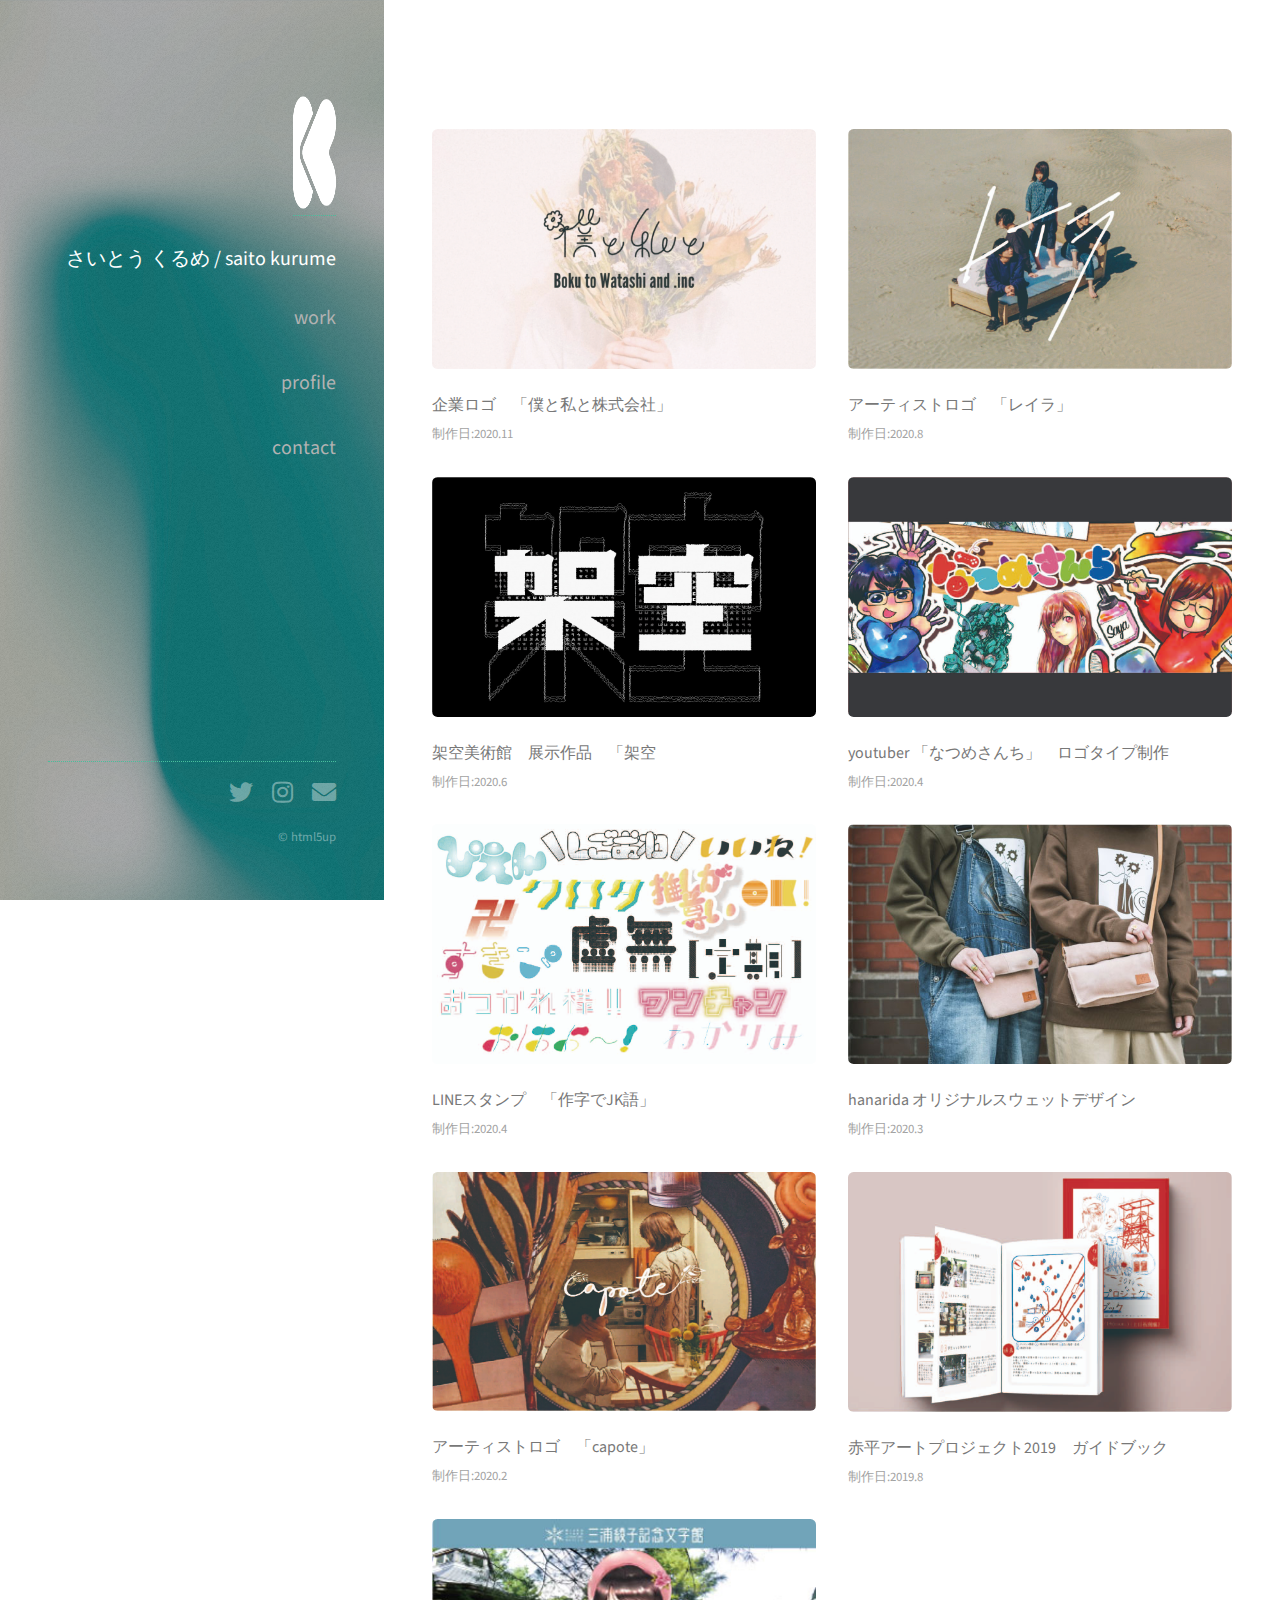
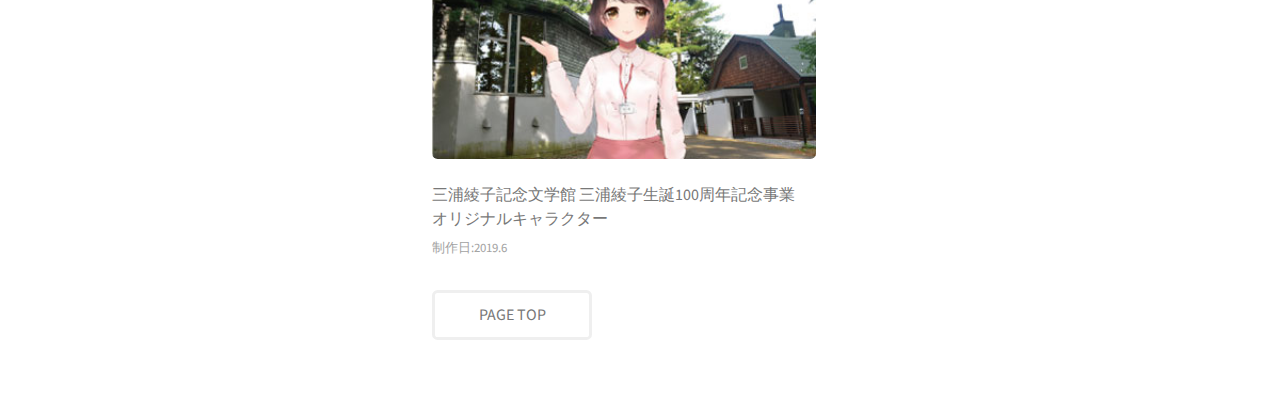
==== commit 2318f2f0: "Add files via upload" ====
--- a/index.html
+++ b/index.html
@@ -37,43 +37,48 @@
 						</ul>
 					
 						<div class="row">
-							<article class="col-6 col-12-xsmall work-item">
-								<a href="images/fulls/reira.jpg" class="image fit thumb"><img src="images/thumbs/reira.jpg" alt="" /></a>
+                            <article class="col-6 col-12-xsmall work-item">
+								<a href="bokutowatashito.html" class="image fit thumb"><img src="images/thumbs/bokutowatashito.jpg" alt="" /></a>
+								<h3>企業ロゴ　「僕と私と株式会社」</h3>
+								<p>制作日:2020.11</p>
+							</article>
+							<article class="col-6 col-12-xsmall work-item">
+								<a href="reira.html" class="image fit thumb"><img src="images/thumbs/reira.jpg" alt="" /></a>
 								<h3>アーティストロゴ　「レイラ」</h3>
 								<p>制作日:2020.8</p>
 							</article>
 							<article class="col-6 col-12-xsmall work-item">
-								<a href="images/fulls/kaku.jpg" class="image fit thumb"><img src="images/thumbs/kaku.jpg" alt="" /></a>
+								<a href="kaku.html" class="image fit thumb"><img src="images/thumbs/kaku.jpg" alt="" /></a>
 								<h3>架空美術館　展示作品　「架空</h3>
 								<p>制作日:2020.6</p>
 							</article>
 							<article class="col-6 col-12-xsmall work-item">
-								<a href="images/fulls/natume.jpg" class="image fit thumb"><img src="images/thumbs/natume.jpg" alt="" /></a>
+								<a href="natume.html" class="image fit thumb"><img src="images/thumbs/natume.jpg" alt="" /></a>
 								<h3>youtuber 「なつめさんち」　ロゴタイプ制作</h3>
 								<p>制作日:2020.4</p>
 							</article>
 							<article class="col-6 col-12-xsmall work-item">
-								<a href="images/fulls/line.jpg" class="image fit thumb"><img src="images/thumbs/line.jpg" alt="" /></a>
+								<a href="line.html" class="image fit thumb"><img src="images/thumbs/line.jpg" alt="" /></a>
 								<h3>LINEスタンプ　「作字でJK語」</h3>
 								<p>制作日:2020.4</p>
 							</article>
 							<article class="col-6 col-12-xsmall work-item">
-								<a href="images/fulls/hanarida.jpg" class="image fit thumb"><img src="images/thumbs/hanarida.jpg" alt="" /></a>
+								<a href="hanarida.html" class="image fit thumb"><img src="images/thumbs/hanarida.jpg" alt="" /></a>
 								<h3>hanarida オリジナルスウェットデザイン</h3>
 								<p>制作日:2020.3</p>
 							</article>
 							<article class="col-6 col-12-xsmall work-item">
-								<a href="images/fulls/capote.jpg" class="image fit thumb"><img src="images/thumbs/capote.jpg" alt="" /></a>
+								<a href="capote.html" class="image fit thumb"><img src="images/thumbs/capote.jpg" alt="" /></a>
 								<h3>アーティストロゴ　「capote」</h3>
 								<p>制作日:2020.2</p>
 							</article>
                             <article class="col-6 col-12-xsmall work-item">
-								<a href="images/fulls/akabira.jpg" class="image fit thumb"><img src="images/thumbs/akabira.jpg" alt="" /></a>
+								<a href="akabira.html" class="image fit thumb"><img src="images/thumbs/akabira.jpg" alt="" /></a>
 								<h3>赤平アートプロジェクト2019　ガイドブック</h3>
 								<p>制作日:2019.8</p>
 							</article>
                             <article class="col-6 col-12-xsmall work-item">
-								<a href="images/fulls/rei.jpg" class="image fit thumb"><img src="images/thumbs/rei.jpg" alt="" /></a>
+								<a href="rei.html" class="image fit thumb"><img src="images/thumbs/rei.jpg" alt="" /></a>
 								<h3>三浦綾子記念文学館 三浦綾子生誕100周年記念事業　オリジナルキャラクター</h3>
 								<p>制作日:2019.6</p>
 							</article>
@@ -448,7 +453,7 @@
 					<ul class="icons">
 						<li><a href="https://twitter.com/kurume_saito" class="icon brands fa-twitter"><span class="label">Twitter</span></a></li>
                         <li><a href="https://www.instagram.com/kurume_saito/"target="_blank" rel="noopener noreferrer" class="icon brands fa-instagram"><span class="label">Instagram</span></a></li>
-						<li><a href="#" class="icon solid fa-envelope"><span class="label">Email</span></a></li>
+						<li><a href="https://form.run/@contactsaitokurume" class="icon solid fa-envelope"><span class="label">Email</span></a></li>
 					</ul>
 					<ul class="copyright">
 						<li>&copy; html5up</li><li>
--- a/assets/css/main.css
+++ b/assets/css/main.css
@@ -2049,7 +2049,7 @@
 			-webkit-transition: opacity 0.2s ease-in-out;
 			-ms-transition: opacity 0.2s ease-in-out;
 			transition: opacity 0.2s ease-in-out;
-			background: url("images/overlay.png");
+			
 			border-radius: 0.35em;
 			content: '';
 			display: block;
@@ -2098,7 +2098,7 @@
 				opacity: 1.0;
 			}
 
-		.image img {
+        .image img {
 			border-radius: 0.35em;
 			display: block;
 		}
